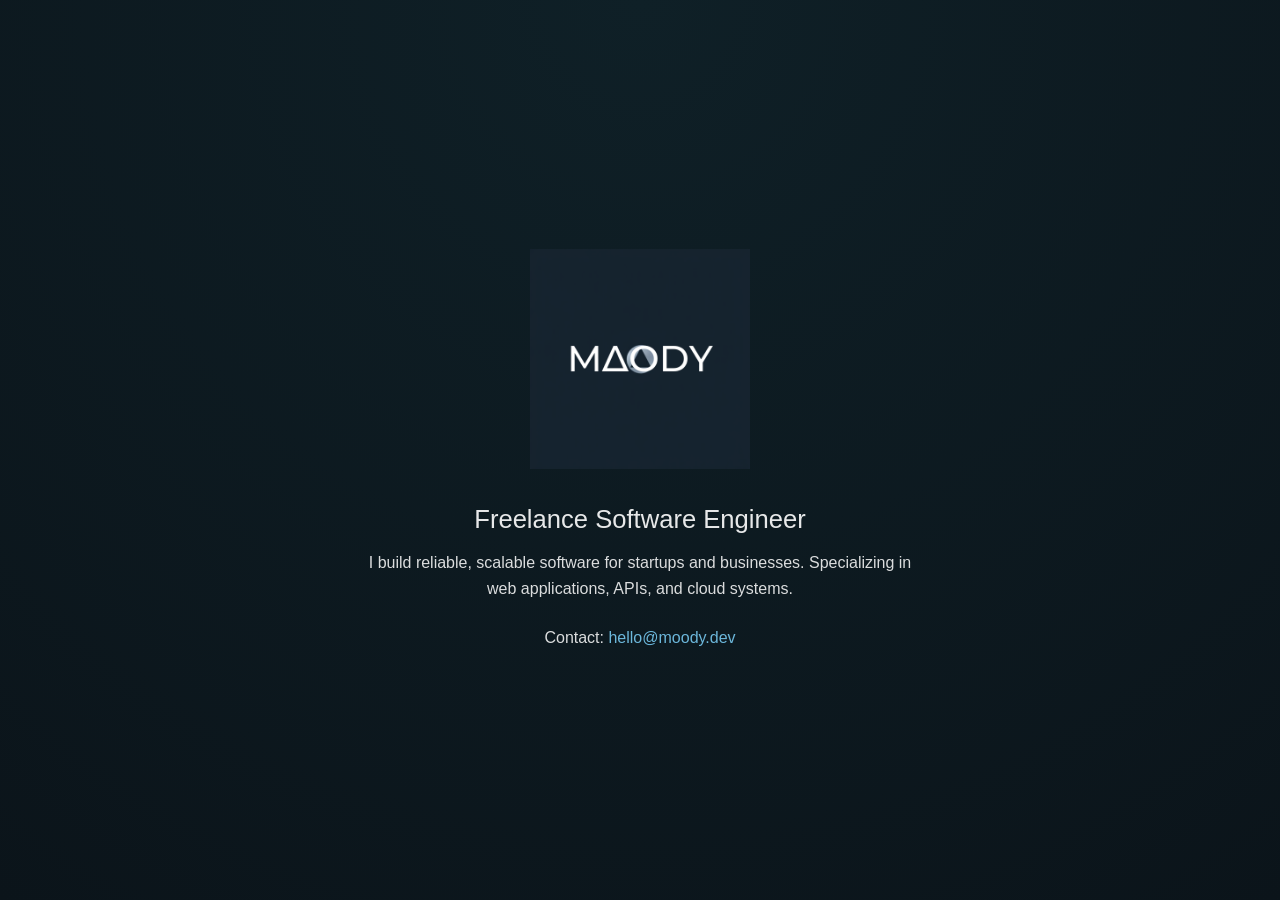
==== index.html @ be3552b7 "Update contact email address in index.html" ====
<!DOCTYPE html>
<html lang="en">
<head>
  <meta charset="UTF-8" />
  <meta name="viewport" content="width=device-width, initial-scale=1.0" />
  <title>MOODY — Freelance Software Engineer</title>
  <meta name="description" content="Hi im Daniel Moody a freelance software engineer providing custom web, backend, and API development(and more)." />
  <link rel="stylesheet" href="style.css" />
</head>
<body>
  <main class="container">
    <img src="logo.png" alt="MOODY logo" class="logo" />

    <h1>Freelance Software Engineer</h1>

    <p>
      I build reliable, scalable software for startups and businesses.
      Specializing in web applications, APIs, and cloud systems.
    </p>

    <p class="contact">
      Contact: <a href="mailto:danielmoody098@gmail.com">hello@moody.dev</a>
    </p>
  </main>
</body>
</html>
---- style.css ----
* {
  box-sizing: border-box;
  margin: 0;
  padding: 0;
}

body {
  min-height: 100vh;
  background: radial-gradient(circle at top, #0f2027, #0b141a);
  color: #ffffff;
  font-family: -apple-system, BlinkMacSystemFont, "Segoe UI", Inter, sans-serif;
  display: flex;
  align-items: center;
  justify-content: center;
}

.container {
  max-width: 640px;
  text-align: center;
  padding: 2rem;
}

.logo {
  width: 220px;
  margin-bottom: 2rem;
}

h1 {
  font-size: 1.6rem;
  font-weight: 500;
  margin-bottom: 1rem;
  opacity: 0.9;
}

p {
  font-size: 1rem;
  line-height: 1.6;
  opacity: 0.85;
}

.contact {
  margin-top: 1.5rem;
}

a {
  color: #7dd3fc;
  text-decoration: none;
}

a:hover {
  text-decoration: underline;
}
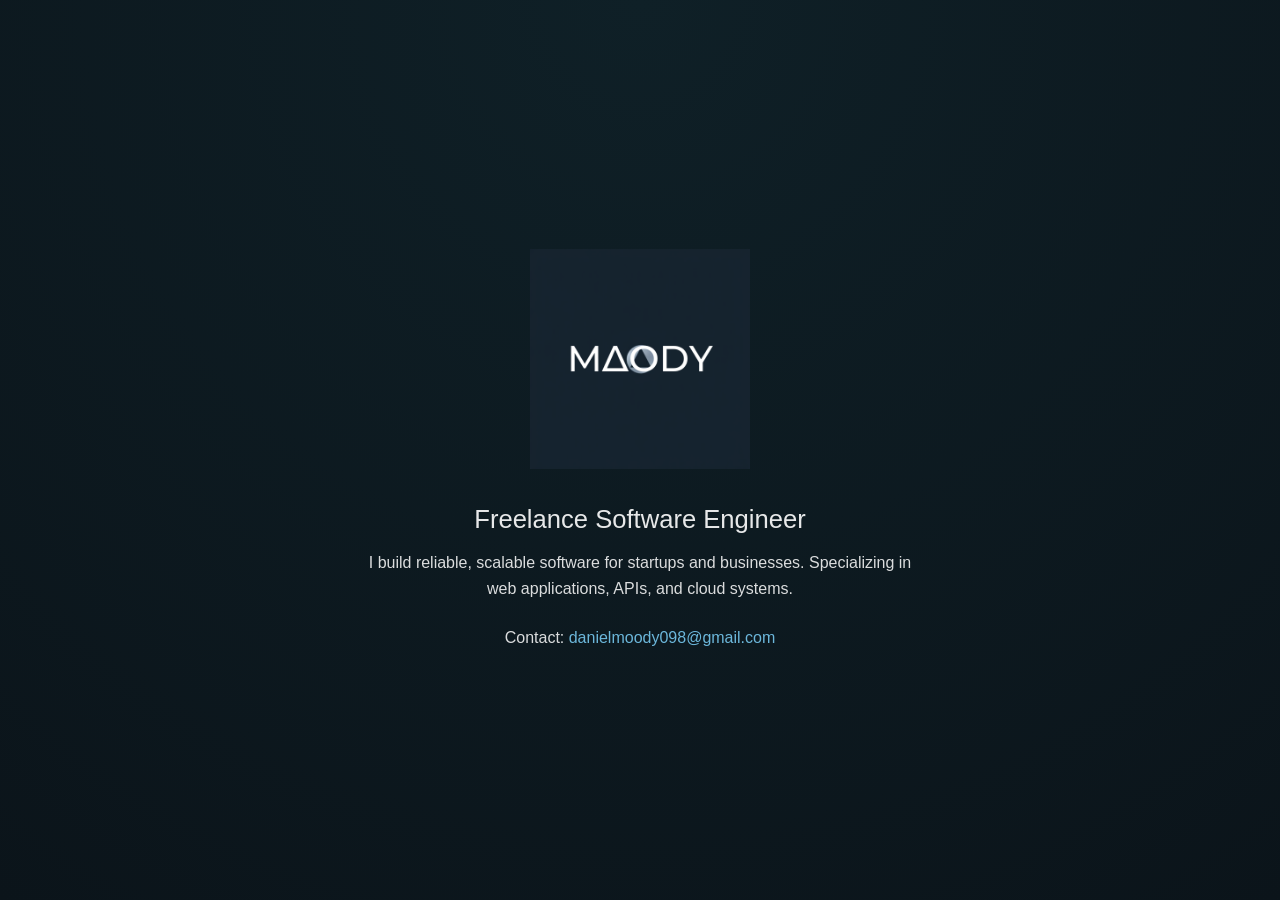
==== commit 40a29321: "Update contact email in index.html" ====
--- a/index.html
+++ b/index.html
@@ -19,7 +19,7 @@
     </p>
 
     <p class="contact">
-      Contact: <a href="mailto:danielmoody098@gmail.com">hello@moody.dev</a>
+      Contact: <a href="mailto:danielmoody098@gmail.com">danielmoody098@gmail.com</a>
     </p>
   </main>
 </body>
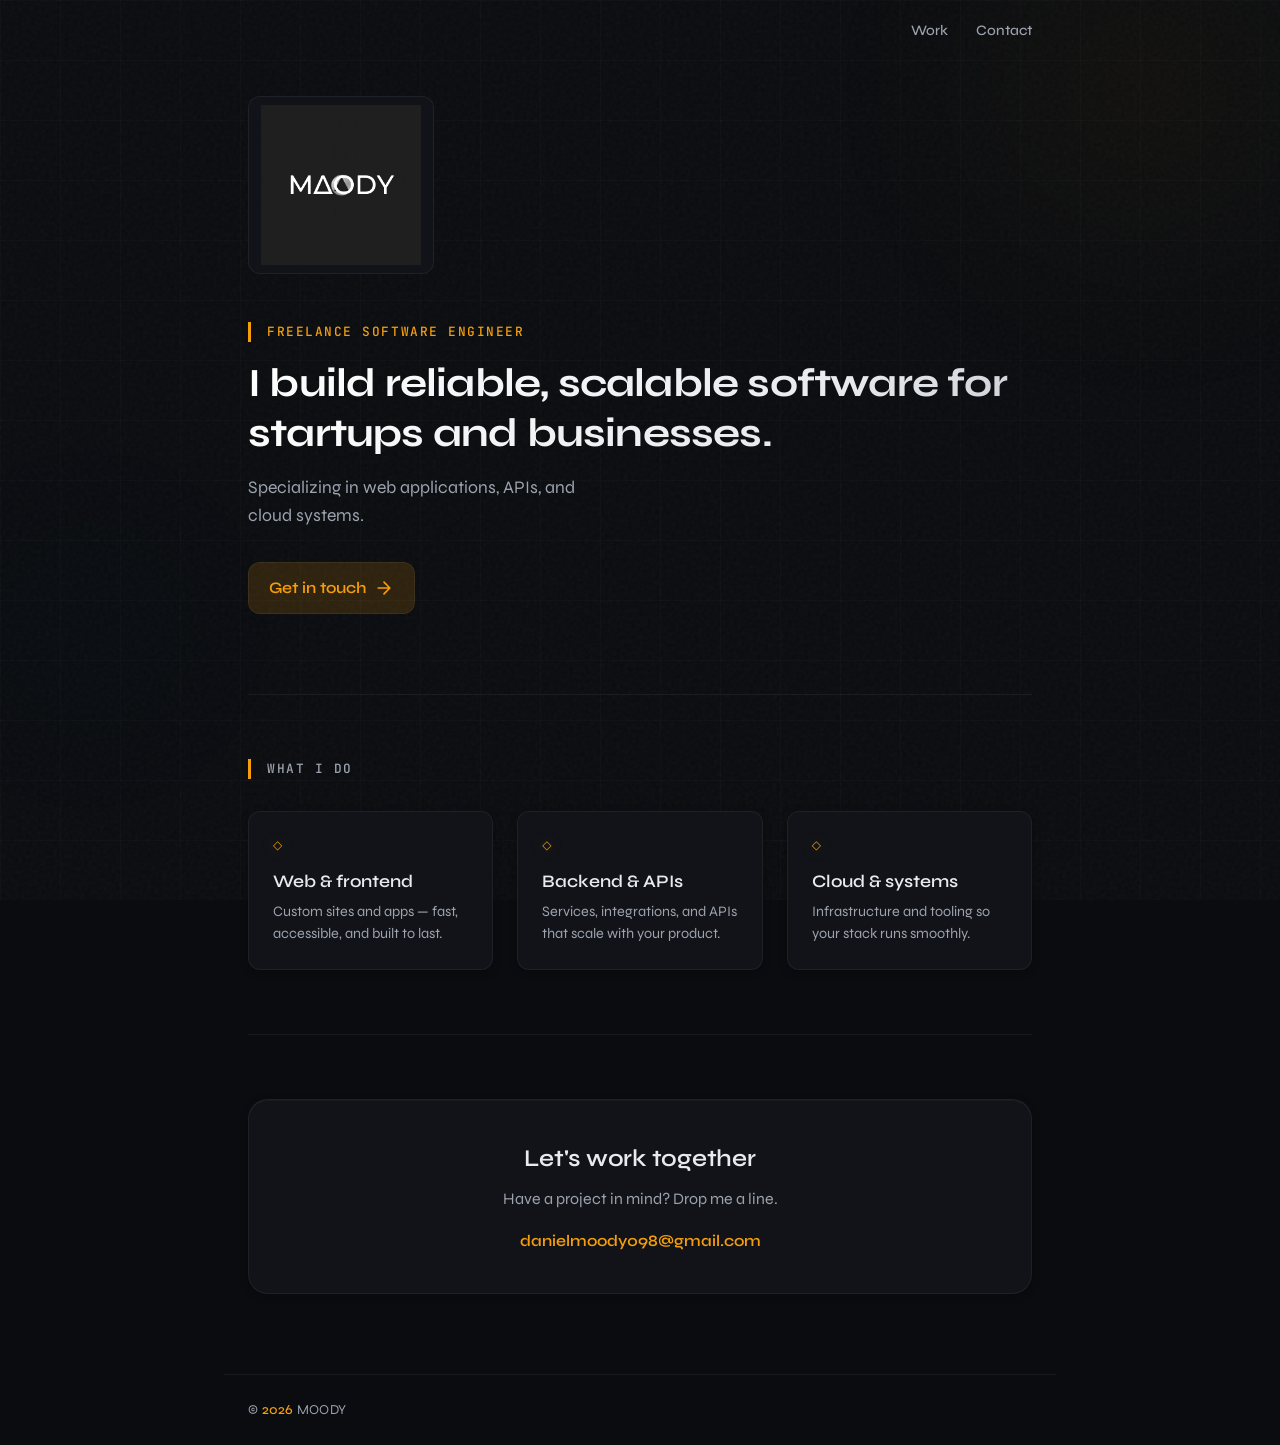
==== commit b1b1003a: "style improvement" ====
--- a/index.html
+++ b/index.html
@@ -4,23 +4,89 @@
   <meta charset="UTF-8" />
   <meta name="viewport" content="width=device-width, initial-scale=1.0" />
   <title>MOODY — Freelance Software Engineer</title>
-  <meta name="description" content="Hi im Daniel Moody a freelance software engineer providing custom web, backend, and API development(and more)." />
+  <meta name="description" content="Hi, I'm Daniel Moody — freelance software engineer. Custom web, backend, and API development (and more)." />
+  <link rel="preconnect" href="https://fonts.googleapis.com" />
+  <link rel="preconnect" href="https://fonts.gstatic.com" crossorigin />
+  <link href="https://fonts.googleapis.com/css2?family=Syne:wght@400;500;600;700&family=JetBrains+Mono:wght@400;500&display=swap" rel="stylesheet" />
   <link rel="stylesheet" href="style.css" />
 </head>
 <body>
-  <main class="container">
-    <img src="logo.png" alt="MOODY logo" class="logo" />
+  <div class="noise" aria-hidden="true"></div>
+  <div class="gradient-orb gradient-orb--1" aria-hidden="true"></div>
+  <div class="gradient-orb gradient-orb--2" aria-hidden="true"></div>
 
-    <h1>Freelance Software Engineer</h1>
+  <header class="header">
+    <nav class="nav">
+      <a href="#work">Work</a>
+      <a href="#contact">Contact</a>
+    </nav>
+  </header>
 
-    <p>
-      I build reliable, scalable software for startups and businesses.
-      Specializing in web applications, APIs, and cloud systems.
-    </p>
+  <main>
+    <section class="hero">
+      <a href="/" class="hero__logo-wrap" aria-label="MOODY home" data-animate>
+        <img src="logo.png" alt="MOODY" class="hero__logo" />
+      </a>
+      <p class="hero__label" data-animate>Freelance Software Engineer</p>
+      <h1 class="hero__title" data-animate>
+        I build reliable, scalable software for startups and businesses.
+      </h1>
+      <p class="hero__sub" data-animate>
+        Specializing in web applications, APIs, and cloud systems.
+      </p>
+      <a href="#contact" class="hero__cta" data-animate>
+        <span>Get in touch</span>
+        <svg width="20" height="20" viewBox="0 0 24 24" fill="none" stroke="currentColor" stroke-width="2" stroke-linecap="round" stroke-linejoin="round" aria-hidden="true">
+          <path d="M5 12h14M12 5l7 7-7 7" />
+        </svg>
+      </a>
+    </section>
 
-    <p class="contact">
-      Contact: <a href="mailto:danielmoody098@gmail.com">danielmoody098@gmail.com</a>
-    </p>
+    <section class="focus" id="work">
+      <h2 class="focus__title" data-animate>What I do</h2>
+      <ul class="focus__grid">
+        <li class="focus__card" data-animate>
+          <span class="focus__icon" aria-hidden="true">◇</span>
+          <h3>Web & frontend</h3>
+          <p>Custom sites and apps — fast, accessible, and built to last.</p>
+        </li>
+        <li class="focus__card" data-animate>
+          <span class="focus__icon" aria-hidden="true">◇</span>
+          <h3>Backend & APIs</h3>
+          <p>Services, integrations, and APIs that scale with your product.</p>
+        </li>
+        <li class="focus__card" data-animate>
+          <span class="focus__icon" aria-hidden="true">◇</span>
+          <h3>Cloud & systems</h3>
+          <p>Infrastructure and tooling so your stack runs smoothly.</p>
+        </li>
+      </ul>
+    </section>
+
+    <section class="contact-section" id="contact">
+      <div class="contact-section__inner" data-animate>
+        <h2 class="contact-section__title">Let's work together</h2>
+        <p class="contact-section__text">Have a project in mind? Drop me a line.</p>
+        <a href="mailto:danielmoody098@gmail.com" class="contact-section__link">
+          danielmoody098@gmail.com
+        </a>
+      </div>
+    </section>
   </main>
+
+  <footer class="footer">
+    <p class="footer__copy">© <span class="footer__year"></span> MOODY</p>
+  </footer>
+
+  <script>
+    document.querySelector('.footer__year').textContent = new Date().getFullYear();
+    const animTargets = document.querySelectorAll('[data-animate]');
+    const observer = new IntersectionObserver((entries) => {
+      entries.forEach((e) => {
+        if (e.isIntersecting) e.target.classList.add('is-visible');
+      });
+    }, { threshold: 0.1, rootMargin: '0px 0px -40px 0px' });
+    animTargets.forEach((el) => observer.observe(el));
+  </script>
 </body>
 </html>
--- a/style.css
+++ b/style.css
@@ -1,52 +1,455 @@
-* {
+:root {
+  --bg: #0a0c0f;
+  --bg-elevated: #111318;
+  --text: #e8eaed;
+  --text-muted: #9ca3af;
+  --accent: #f59e0b;
+  --accent-dim: rgba(245, 158, 11, 0.15);
+  --accent-glow: rgba(245, 158, 11, 0.4);
+  --border: rgba(255, 255, 255, 0.06);
+  --font-sans: "Syne", system-ui, sans-serif;
+  --font-mono: "JetBrains Mono", ui-monospace, monospace;
+  --space: 1.5rem;
+  --radius: 12px;
+  --radius-lg: 20px;
+  --max-width: 52rem;
+  --header-height: 4rem;
+  --shadow-sm: 0 2px 8px rgba(0, 0, 0, 0.3);
+  --shadow-glow: 0 0 30px var(--accent-glow);
+}
+
+*,
+*::before,
+*::after {
   box-sizing: border-box;
   margin: 0;
   padding: 0;
 }
 
+html {
+  scroll-behavior: smooth;
+}
+
 body {
   min-height: 100vh;
-  background: radial-gradient(circle at top, #0f2027, #0b141a);
-  color: #ffffff;
-  font-family: -apple-system, BlinkMacSystemFont, "Segoe UI", Inter, sans-serif;
+  background: var(--bg);
+  color: var(--text);
+  font-family: var(--font-sans);
+  font-size: 1rem;
+  line-height: 1.6;
+  -webkit-font-smoothing: antialiased;
+  overflow-x: hidden;
+}
+
+.noise {
+  position: fixed;
+  inset: 0;
+  background-image: url("data:image/svg+xml,%3Csvg viewBox='0 0 256 256' xmlns='http://www.w3.org/2000/svg'%3E%3Cfilter id='n'%3E%3CfeTurbulence type='fractalNoise' baseFrequency='0.9' numOctaves='4' stitchTiles='stitch'/%3E%3C/filter%3E%3Crect width='100%25' height='100%25' filter='url(%23n)' opacity='0.04'/%3E%3C/svg%3E");
+  pointer-events: none;
+  z-index: 0;
+}
+
+.gradient-orb {
+  position: fixed;
+  border-radius: 50%;
+  filter: blur(100px);
+  opacity: 0.35;
+  pointer-events: none;
+  z-index: 0;
+}
+
+.gradient-orb--1 {
+  width: 60vmin;
+  height: 60vmin;
+  background: radial-gradient(circle, var(--accent-dim) 0%, transparent 70%);
+  top: -20vmin;
+  right: -15vmin;
+}
+
+.gradient-orb--2 {
+  width: 40vmin;
+  height: 40vmin;
+  background: radial-gradient(circle, rgba(59, 130, 246, 0.08) 0%, transparent 70%);
+  bottom: 10vmin;
+  left: -10vmin;
+}
+
+body::before {
+  content: "";
+  position: fixed;
+  inset: 0;
+  z-index: 0;
+  background-image:
+    linear-gradient(rgba(255, 255, 255, 0.02) 1px, transparent 1px),
+    linear-gradient(90deg, rgba(255, 255, 255, 0.02) 1px, transparent 1px);
+  background-size: 60px 60px;
+  pointer-events: none;
+}
+
+.header,
+main,
+.footer {
+  position: relative;
+  z-index: 1;
+  max-width: var(--max-width);
+  margin-left: auto;
+  margin-right: auto;
+  padding-left: var(--space);
+  padding-right: var(--space);
+}
+
+
+.header {
   display: flex;
   align-items: center;
-  justify-content: center;
-}
-
-.container {
-  max-width: 640px;
+  justify-content: flex-end;
+  height: var(--header-height);
+  padding-top: var(--space);
+  padding-bottom: var(--space);
+}
+
+.nav {
+  display: flex;
+  gap: 1.75rem;
+}
+
+.nav a {
+  font-size: 0.9rem;
+  font-weight: 500;
+  color: var(--text-muted);
+  text-decoration: none;
+  position: relative;
+  padding-bottom: 0.2rem;
+  transition: color 0.25s ease;
+}
+
+.nav a::after {
+  content: "";
+  position: absolute;
+  left: 0;
+  bottom: 0;
+  width: 0;
+  height: 2px;
+  background: var(--accent);
+  transition: width 0.25s ease;
+}
+
+.nav a:hover {
+  color: var(--accent);
+}
+
+.nav a:hover::after {
+  width: 100%;
+}
+
+
+.hero {
+  padding-top: 2rem;
+  padding-bottom: 5rem;
+}
+
+.hero__logo-wrap {
+  display: inline-block;
+  margin-bottom: 2.5rem;
+  padding: 0.5rem 0.75rem;
+  background: var(--bg-elevated);
+  border: 1px solid var(--border);
+  border-radius: var(--radius);
+  opacity: 0;
+  transform: translateY(12px);
+  transition: opacity 0.6s ease, transform 0.6s ease, border-color 0.2s ease, background 0.2s ease;
+}
+
+.hero__logo-wrap.is-visible {
+  opacity: 1;
+  transform: translateY(0);
+}
+
+.hero__logo-wrap:hover {
+  border-color: rgba(255, 255, 255, 0.12);
+  background: rgba(17, 19, 24, 0.95);
+  box-shadow: var(--shadow-sm);
+}
+
+.hero__logo {
+  width: 160px;
+  height: auto;
+  display: block;
+  filter: grayscale(1) brightness(1.08) contrast(1.05);
+}
+
+.hero__label {
+  font-family: var(--font-mono);
+  font-size: 0.8rem;
+  font-weight: 500;
+  letter-spacing: 0.12em;
+  text-transform: uppercase;
+  color: var(--accent);
+  margin-bottom: 1rem;
+  padding-left: 1rem;
+  border-left: 3px solid var(--accent);
+  opacity: 0;
+  transform: translateY(12px);
+  transition: opacity 0.6s ease, transform 0.6s ease;
+}
+
+.hero__label.is-visible {
+  opacity: 1;
+  transform: translateY(0);
+}
+
+.hero__title {
+  font-size: clamp(1.75rem, 4vw, 2.5rem);
+  font-weight: 700;
+  line-height: 1.25;
+  letter-spacing: -0.02em;
+  max-width: 28ch;
+  margin-bottom: 1rem;
+  opacity: 0;
+  transform: translateY(12px);
+  transition: opacity 0.6s ease 0.08s, transform 0.6s ease 0.08s;
+  background: linear-gradient(135deg, #fff 0%, #e8eaed 70%, #c4c9d1 100%);
+  -webkit-background-clip: text;
+  background-clip: text;
+  -webkit-text-fill-color: transparent;
+  color: var(--text);
+}
+
+.hero__title.is-visible {
+  opacity: 1;
+  transform: translateY(0);
+}
+
+.hero__sub {
+  font-size: 1.1rem;
+  color: var(--text-muted);
+  max-width: 36ch;
+  margin-bottom: 2rem;
+  opacity: 0;
+  transform: translateY(12px);
+  transition: opacity 0.6s ease 0.16s, transform 0.6s ease 0.16s;
+}
+
+.hero__sub.is-visible {
+  opacity: 1;
+  transform: translateY(0);
+}
+
+.hero__cta {
+  display: inline-flex;
+  align-items: center;
+  gap: 0.5rem;
+  font-weight: 600;
+  color: var(--accent);
+  text-decoration: none;
+  padding: 0.75rem 1.25rem;
+  border: 1px solid var(--border);
+  border-radius: var(--radius);
+  background: var(--accent-dim);
+  opacity: 0;
+  transform: translateY(12px);
+  transition: opacity 0.6s ease 0.24s, transform 0.6s ease 0.24s, background 0.2s ease, border-color 0.2s ease;
+}
+
+.hero__cta.is-visible {
+  opacity: 1;
+  transform: translateY(0);
+}
+
+.hero__cta:hover {
+  background: rgba(245, 158, 11, 0.28);
+  border-color: rgba(245, 158, 11, 0.45);
+  box-shadow: 0 0 24px var(--accent-glow);
+  transform: translateY(-1px);
+}
+
+.hero__cta.is-visible:hover {
+  transform: translateY(-1px);
+}
+
+.hero__cta svg {
+  flex-shrink: 0;
+  transition: transform 0.2s ease;
+}
+
+.hero__cta:hover svg {
+  transform: translateX(4px);
+}
+
+
+.focus {
+  padding-top: 4rem;
+  padding-bottom: 4rem;
+  border-top: 1px solid var(--border);
+}
+
+.focus__title {
+  font-family: var(--font-mono);
+  font-size: 0.8rem;
+  font-weight: 500;
+  letter-spacing: 0.12em;
+  text-transform: uppercase;
+  color: var(--text-muted);
+  margin-bottom: 2rem;
+  padding-left: 1rem;
+  border-left: 3px solid var(--accent);
+  opacity: 0;
+  transform: translateY(10px);
+  transition: opacity 0.5s ease, transform 0.5s ease;
+}
+
+.focus__title.is-visible {
+  opacity: 1;
+  transform: translateY(0);
+}
+
+.focus__grid {
+  list-style: none;
+  display: grid;
+  gap: var(--space);
+  grid-template-columns: repeat(auto-fit, minmax(240px, 1fr));
+}
+
+.focus__card {
+  padding: 1.5rem;
+  background: var(--bg-elevated);
+  border: 1px solid var(--border);
+  border-radius: var(--radius);
+  opacity: 0;
+  transform: translateY(10px);
+  transition: opacity 0.5s ease, transform 0.5s ease, border-color 0.25s ease, background 0.25s ease, box-shadow 0.25s ease;
+  box-shadow: var(--shadow-sm);
+}
+
+.focus__card:nth-child(1) { transition-delay: 0.05s; }
+.focus__card:nth-child(2) { transition-delay: 0.1s; }
+.focus__card:nth-child(3) { transition-delay: 0.15s; }
+
+.focus__card.is-visible {
+  opacity: 1;
+  transform: translateY(0);
+}
+
+.focus__card:hover {
+  border-color: rgba(255, 255, 255, 0.12);
+  background: rgba(17, 19, 24, 0.95);
+  transform: translateY(-4px);
+  box-shadow: 0 12px 32px rgba(0, 0, 0, 0.4), 0 0 0 1px rgba(255, 255, 255, 0.04);
+}
+
+.focus__card.is-visible:hover {
+  transform: translateY(-4px);
+}
+
+.focus__icon {
+  display: block;
+  font-size: 0.75rem;
+  color: var(--accent);
+  margin-bottom: 0.75rem;
+  filter: drop-shadow(0 0 8px var(--accent-glow));
+}
+
+.focus__card h3 {
+  font-size: 1.1rem;
+  font-weight: 600;
+  margin-bottom: 0.35rem;
+}
+
+.focus__card p {
+  font-size: 0.9rem;
+  color: var(--text-muted);
+  line-height: 1.5;
+}
+
+.contact-section {
+  padding-top: 4rem;
+  padding-bottom: 5rem;
+  border-top: 1px solid var(--border);
+}
+
+.contact-section__inner {
   text-align: center;
-  padding: 2rem;
-}
-
-.logo {
-  width: 220px;
-  margin-bottom: 2rem;
-}
-
-h1 {
-  font-size: 1.6rem;
+  padding: 2.5rem;
+  background: var(--bg-elevated);
+  border: 1px solid var(--border);
+  border-radius: var(--radius-lg);
+  opacity: 0;
+  transform: translateY(10px);
+  transition: opacity 0.5s ease, transform 0.5s ease, border-color 0.25s ease, box-shadow 0.25s ease;
+  box-shadow: var(--shadow-sm), inset 0 1px 0 rgba(255, 255, 255, 0.03);
+}
+
+.contact-section__inner.is-visible {
+  opacity: 1;
+  transform: translateY(0);
+}
+
+.contact-section__inner:hover {
+  border-color: rgba(245, 158, 11, 0.2);
+  box-shadow: var(--shadow-sm), 0 0 40px var(--accent-glow);
+}
+
+.contact-section__title {
+  font-size: 1.5rem;
+  font-weight: 600;
+  margin-bottom: 0.5rem;
+  letter-spacing: -0.01em;
+}
+
+.contact-section__text {
+  color: var(--text-muted);
+  margin-bottom: 1rem;
+}
+
+.contact-section__link {
+  font-weight: 600;
+  color: var(--accent);
+  text-decoration: none;
+  border-bottom: 2px solid transparent;
+  padding-bottom: 2px;
+  transition: border-color 0.2s ease, color 0.2s ease, text-shadow 0.2s ease;
+}
+
+.contact-section__link:hover {
+  border-bottom-color: var(--accent);
+  text-shadow: 0 0 20px var(--accent-glow);
+}
+
+
+.footer {
+  padding-top: var(--space);
+  padding-bottom: var(--space);
+  border-top: 1px solid var(--border);
+}
+
+.footer__copy {
+  font-size: 0.85rem;
+  color: var(--text-muted);
+  letter-spacing: 0.02em;
+}
+
+.footer__copy .footer__year {
+  color: var(--accent);
   font-weight: 500;
-  margin-bottom: 1rem;
-  opacity: 0.9;
-}
-
-p {
-  font-size: 1rem;
-  line-height: 1.6;
-  opacity: 0.85;
-}
-
-.contact {
-  margin-top: 1.5rem;
-}
-
-a {
-  color: #7dd3fc;
-  text-decoration: none;
-}
-
-a:hover {
-  text-decoration: underline;
-}
+}
+
+
+@media (max-width: 640px) {
+  .hero {
+    padding-top: 3rem;
+    padding-bottom: 4rem;
+  }
+
+  .hero__cta {
+    width: 100%;
+    justify-content: center;
+  }
+
+  .focus__grid {
+    grid-template-columns: 1fr;
+  }
+
+  .contact-section__inner {
+    padding: 1.5rem;
+  }
+}
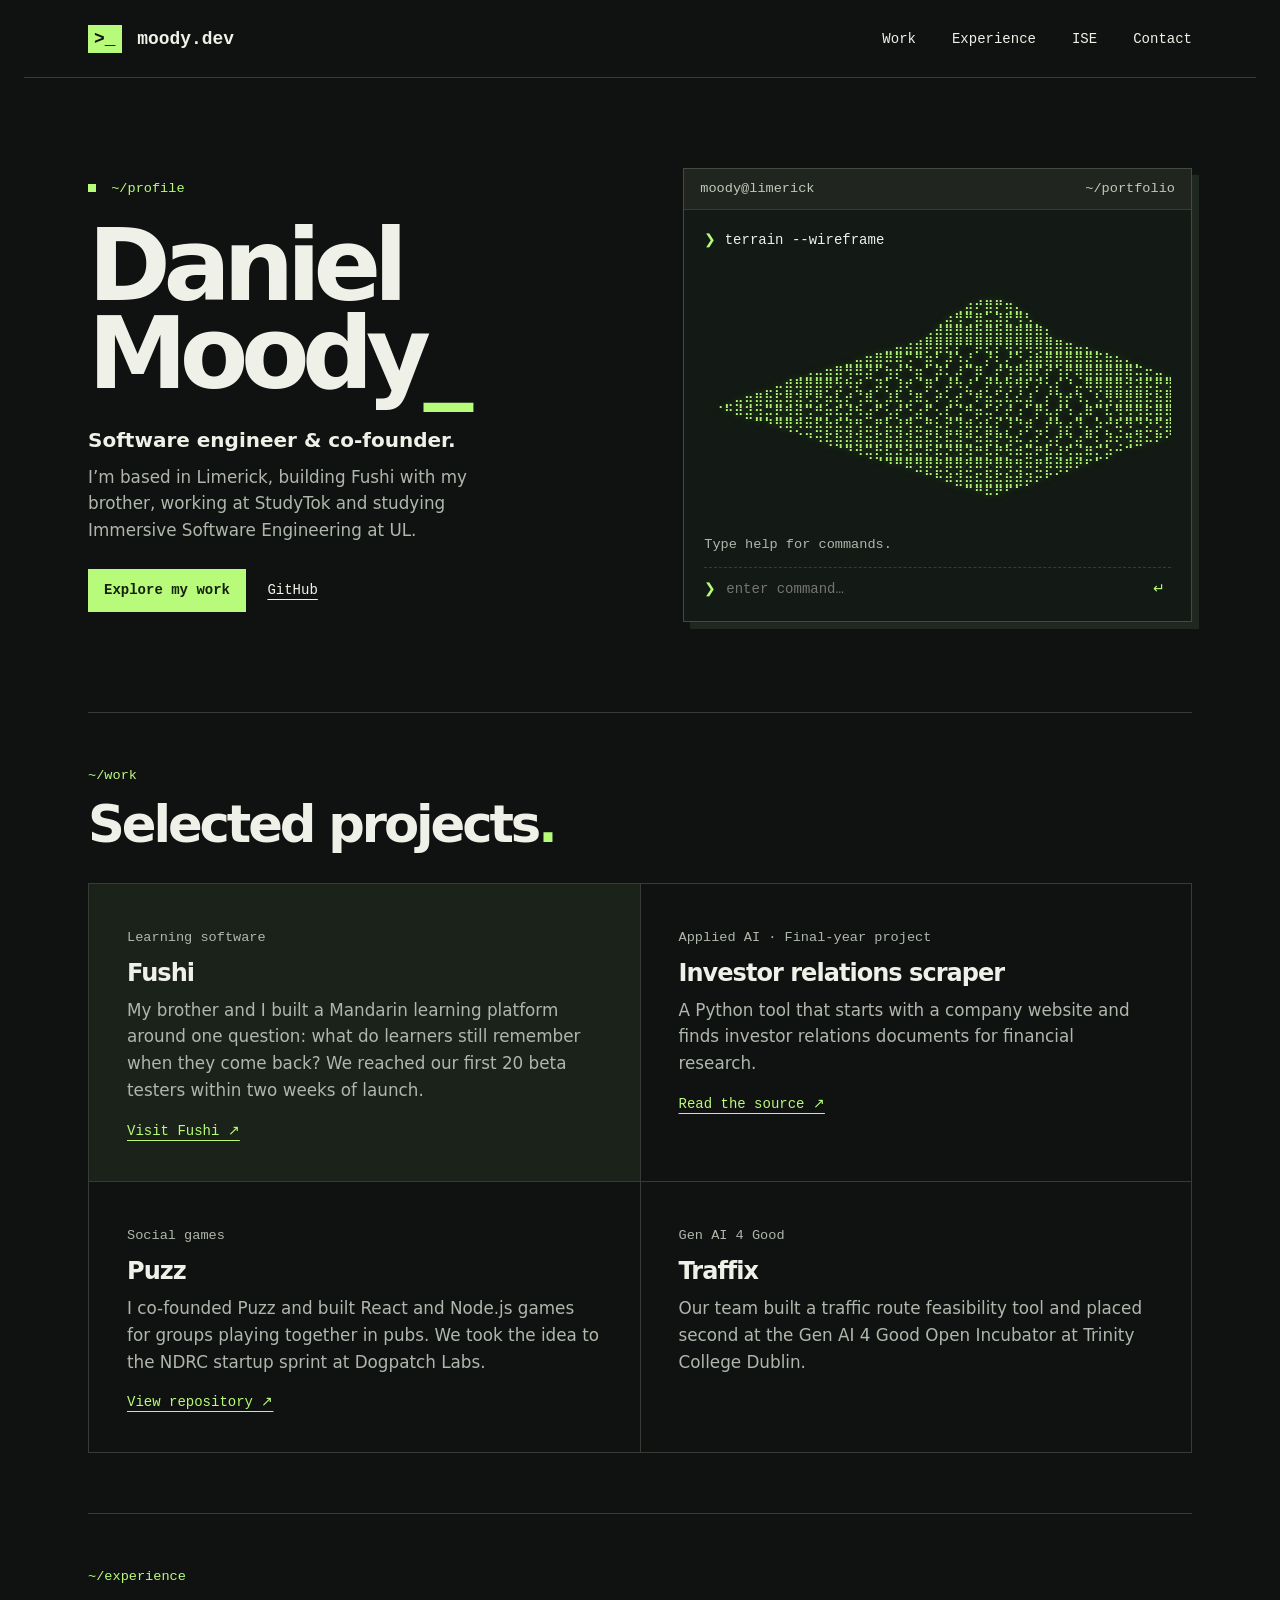
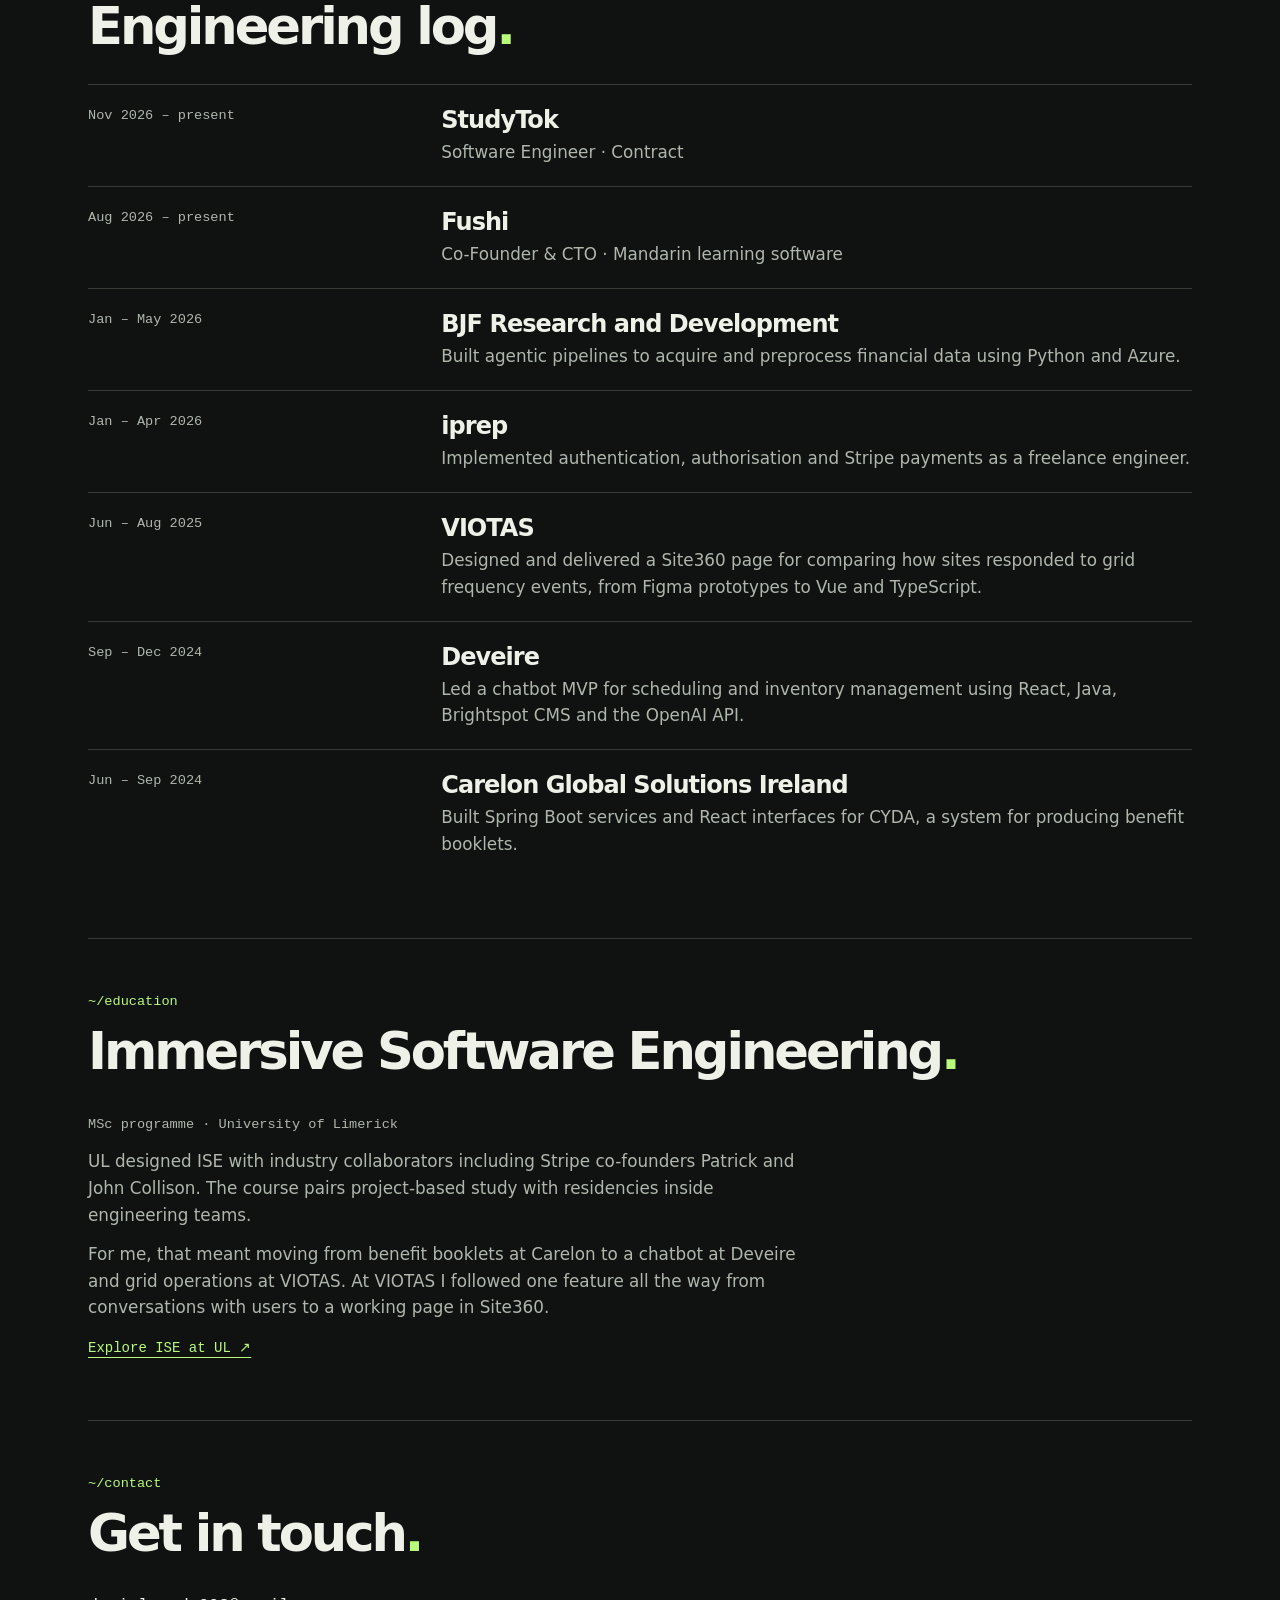
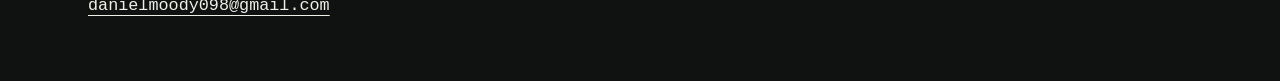
==== commit 7adbd564: "updated personal site with my actual details" ====
--- a/index.html
+++ b/index.html
@@ -1,92 +1,31 @@
-<!DOCTYPE html>
+<!doctype html>
 <html lang="en">
 <head>
-  <meta charset="UTF-8" />
-  <meta name="viewport" content="width=device-width, initial-scale=1.0" />
-  <title>MOODY — Freelance Software Engineer</title>
-  <meta name="description" content="Hi, I'm Daniel Moody — freelance software engineer. Custom web, backend, and API development (and more)." />
-  <link rel="preconnect" href="https://fonts.googleapis.com" />
-  <link rel="preconnect" href="https://fonts.gstatic.com" crossorigin />
-  <link href="https://fonts.googleapis.com/css2?family=Syne:wght@400;500;600;700&family=JetBrains+Mono:wght@400;500&display=swap" rel="stylesheet" />
-  <link rel="stylesheet" href="style.css" />
+<meta charset="utf-8"><meta name="viewport" content="width=device-width, initial-scale=1">
+<title>Daniel Moody — Software Engineer</title>
+<meta name="description" content="Daniel Moody’s engineering portfolio. Mandarin learning at Fushi, financial document research and software engineering residencies in Ireland.">
+<link rel="icon" href="logo.png"><link rel="stylesheet" href="style.css"><script defer src="terminal.js"></script>
 </head>
-<body>
-  <div class="noise" aria-hidden="true"></div>
-  <div class="gradient-orb gradient-orb--1" aria-hidden="true"></div>
-  <div class="gradient-orb gradient-orb--2" aria-hidden="true"></div>
-
-  <header class="header">
-    <nav class="nav">
-      <a href="#work">Work</a>
-      <a href="#contact">Contact</a>
-    </nav>
-  </header>
-
-  <main>
-    <section class="hero">
-      <a href="/" class="hero__logo-wrap" aria-label="MOODY home" data-animate>
-        <img src="logo.png" alt="MOODY" class="hero__logo" />
-      </a>
-      <p class="hero__label" data-animate>Freelance Software Engineer</p>
-      <h1 class="hero__title" data-animate>
-        I build reliable, scalable software for startups and businesses.
-      </h1>
-      <p class="hero__sub" data-animate>
-        Specializing in web applications, APIs, and cloud systems.
-      </p>
-      <a href="#contact" class="hero__cta" data-animate>
-        <span>Get in touch</span>
-        <svg width="20" height="20" viewBox="0 0 24 24" fill="none" stroke="currentColor" stroke-width="2" stroke-linecap="round" stroke-linejoin="round" aria-hidden="true">
-          <path d="M5 12h14M12 5l7 7-7 7" />
-        </svg>
-      </a>
-    </section>
-
-    <section class="focus" id="work">
-      <h2 class="focus__title" data-animate>What I do</h2>
-      <ul class="focus__grid">
-        <li class="focus__card" data-animate>
-          <span class="focus__icon" aria-hidden="true">◇</span>
-          <h3>Web & frontend</h3>
-          <p>Custom sites and apps — fast, accessible, and built to last.</p>
-        </li>
-        <li class="focus__card" data-animate>
-          <span class="focus__icon" aria-hidden="true">◇</span>
-          <h3>Backend & APIs</h3>
-          <p>Services, integrations, and APIs that scale with your product.</p>
-        </li>
-        <li class="focus__card" data-animate>
-          <span class="focus__icon" aria-hidden="true">◇</span>
-          <h3>Cloud & systems</h3>
-          <p>Infrastructure and tooling so your stack runs smoothly.</p>
-        </li>
-      </ul>
-    </section>
-
-    <section class="contact-section" id="contact">
-      <div class="contact-section__inner" data-animate>
-        <h2 class="contact-section__title">Let's work together</h2>
-        <p class="contact-section__text">Have a project in mind? Drop me a line.</p>
-        <a href="mailto:danielmoody098@gmail.com" class="contact-section__link">
-          danielmoody098@gmail.com
-        </a>
-      </div>
-    </section>
-  </main>
-
-  <footer class="footer">
-    <p class="footer__copy">© <span class="footer__year"></span> MOODY</p>
-  </footer>
-
-  <script>
-    document.querySelector('.footer__year').textContent = new Date().getFullYear();
-    const animTargets = document.querySelectorAll('[data-animate]');
-    const observer = new IntersectionObserver((entries) => {
-      entries.forEach((e) => {
-        if (e.isIntersecting) e.target.classList.add('is-visible');
-      });
-    }, { threshold: 0.1, rootMargin: '0px 0px -40px 0px' });
-    animTargets.forEach((el) => observer.observe(el));
-  </script>
-</body>
-</html>
+<body id="top">
+<header><a class="brand" href="#top"><b aria-hidden="true">&gt;_</b> moody.dev</a><nav aria-label="Main navigation"><a href="#work">Work</a><a href="#experience">Experience</a><a href="#ise">ISE</a><a href="#contact">Contact</a></nav></header>
+<main>
+<section class="hero"><div><div class="path"><i></i> ~/profile</div><h1>Daniel<br>Moody<span>_</span></h1><p class="role">Software engineer &amp; co-founder.</p><p>I’m based in Limerick, building Fushi with my brother, working at StudyTok and studying Immersive Software Engineering at UL.</p><a class="button" href="#work">Explore my work</a> <a class="plain" href="https://github.com/MrMoody098">GitHub</a></div>
+<div class="terminal"><div class="bar"><span>moody@limerick</span><span>~/portfolio</span></div><div class="screen"><div><em>❯</em> terrain --wireframe</div><pre id="terrain" aria-hidden="true">TERRAIN</pre><div class="hint">Type help for commands.</div><output id="response" aria-live="polite"></output><form><label for="cmd">❯</label><input id="cmd" aria-label="Portfolio command" autocomplete="off" autocapitalize="off" spellcheck="false" placeholder="enter command…"><button aria-label="Run command">↵</button></form></div></div>
+</section>
+<section id="work"><div class="path">~/work</div><h2>Selected projects<span>.</span></h2><div class="projects">
+<article class="feature"><small>Learning software</small><h3>Fushi</h3><p>My brother and I built a Mandarin learning platform around one question: what do learners still remember when they come back? We reached our first 20 beta testers within two weeks of launch.</p><a href="https://fushi.ie">Visit Fushi ↗</a></article>
+<article><small>Applied AI · Final-year project</small><h3>Investor relations scraper</h3><p>A Python tool that starts with a company website and finds investor relations documents for financial research.</p><a href="https://github.com/MrMoody098/FYP_LLM_IR_DOCUMENT_SCRAPER">Read the source ↗</a></article>
+<article><small>Social games</small><h3>Puzz</h3><p>I co-founded Puzz and built React and Node.js games for groups playing together in pubs. We took the idea to the NDRC startup sprint at Dogpatch Labs.</p><a href="https://github.com/MrMoody098/Puzzz">View repository ↗</a></article>
+<article><small>Gen AI 4 Good</small><h3>Traffix</h3><p>Our team built a traffic route feasibility tool and placed second at the Gen AI 4 Good Open Incubator at Trinity College Dublin.</p></article></div></section>
+<section id="experience"><div class="path">~/experience</div><h2>Engineering log<span>.</span></h2>
+<dl>
+<dt>Nov 2026 – present</dt><dd><h3>StudyTok</h3>Software Engineer · Contract</dd>
+<dt>Aug 2026 – present</dt><dd><h3>Fushi</h3>Co-Founder &amp; CTO · Mandarin learning software</dd>
+<dt>Jan – May 2026</dt><dd><h3>BJF Research and Development</h3>Built agentic pipelines to acquire and preprocess financial data using Python and Azure.</dd>
+<dt>Jan – Apr 2026</dt><dd><h3>iprep</h3>Implemented authentication, authorisation and Stripe payments as a freelance engineer.</dd>
+<dt>Jun – Aug 2025</dt><dd><h3>VIOTAS</h3>Designed and delivered a Site360 page for comparing how sites responded to grid frequency events, from Figma prototypes to Vue and TypeScript.</dd>
+<dt>Sep – Dec 2024</dt><dd><h3>Deveire</h3>Led a chatbot MVP for scheduling and inventory management using React, Java, Brightspot CMS and the OpenAI API.</dd>
+<dt>Jun – Sep 2024</dt><dd><h3>Carelon Global Solutions Ireland</h3>Built Spring Boot services and React interfaces for CYDA, a system for producing benefit booklets.</dd></dl></section>
+<section id="ise"><div class="path">~/education</div><h2>Immersive Software Engineering<span>.</span></h2><div class="reading"><small>MSc programme · University of Limerick</small><p>UL designed ISE with industry collaborators including Stripe co-founders Patrick and John Collison. The course pairs project-based study with residencies inside engineering teams.</p><p>For me, that meant moving from benefit booklets at Carelon to a chatbot at Deveire and grid operations at VIOTAS. At VIOTAS I followed one feature all the way from conversations with users to a working page in Site360.</p><a href="https://www.ul.ie/study/undergraduate/immersive-software-engineering-bsc-or-msc">Explore ISE at UL ↗</a></div></section>
+<footer id="contact"><div class="path">~/contact</div><h2>Get in touch<span>.</span></h2><a href="mailto:danielmoody098@gmail.com">danielmoody098@gmail.com</a></footer>
+</main></body></html>
--- a/style.css
+++ b/style.css
@@ -1,455 +1,2 @@
-:root {
-  --bg: #0a0c0f;
-  --bg-elevated: #111318;
-  --text: #e8eaed;
-  --text-muted: #9ca3af;
-  --accent: #f59e0b;
-  --accent-dim: rgba(245, 158, 11, 0.15);
-  --accent-glow: rgba(245, 158, 11, 0.4);
-  --border: rgba(255, 255, 255, 0.06);
-  --font-sans: "Syne", system-ui, sans-serif;
-  --font-mono: "JetBrains Mono", ui-monospace, monospace;
-  --space: 1.5rem;
-  --radius: 12px;
-  --radius-lg: 20px;
-  --max-width: 52rem;
-  --header-height: 4rem;
-  --shadow-sm: 0 2px 8px rgba(0, 0, 0, 0.3);
-  --shadow-glow: 0 0 30px var(--accent-glow);
-}
-
-*,
-*::before,
-*::after {
-  box-sizing: border-box;
-  margin: 0;
-  padding: 0;
-}
-
-html {
-  scroll-behavior: smooth;
-}
-
-body {
-  min-height: 100vh;
-  background: var(--bg);
-  color: var(--text);
-  font-family: var(--font-sans);
-  font-size: 1rem;
-  line-height: 1.6;
-  -webkit-font-smoothing: antialiased;
-  overflow-x: hidden;
-}
-
-.noise {
-  position: fixed;
-  inset: 0;
-  background-image: url("data:image/svg+xml,%3Csvg viewBox='0 0 256 256' xmlns='http://www.w3.org/2000/svg'%3E%3Cfilter id='n'%3E%3CfeTurbulence type='fractalNoise' baseFrequency='0.9' numOctaves='4' stitchTiles='stitch'/%3E%3C/filter%3E%3Crect width='100%25' height='100%25' filter='url(%23n)' opacity='0.04'/%3E%3C/svg%3E");
-  pointer-events: none;
-  z-index: 0;
-}
-
-.gradient-orb {
-  position: fixed;
-  border-radius: 50%;
-  filter: blur(100px);
-  opacity: 0.35;
-  pointer-events: none;
-  z-index: 0;
-}
-
-.gradient-orb--1 {
-  width: 60vmin;
-  height: 60vmin;
-  background: radial-gradient(circle, var(--accent-dim) 0%, transparent 70%);
-  top: -20vmin;
-  right: -15vmin;
-}
-
-.gradient-orb--2 {
-  width: 40vmin;
-  height: 40vmin;
-  background: radial-gradient(circle, rgba(59, 130, 246, 0.08) 0%, transparent 70%);
-  bottom: 10vmin;
-  left: -10vmin;
-}
-
-body::before {
-  content: "";
-  position: fixed;
-  inset: 0;
-  z-index: 0;
-  background-image:
-    linear-gradient(rgba(255, 255, 255, 0.02) 1px, transparent 1px),
-    linear-gradient(90deg, rgba(255, 255, 255, 0.02) 1px, transparent 1px);
-  background-size: 60px 60px;
-  pointer-events: none;
-}
-
-.header,
-main,
-.footer {
-  position: relative;
-  z-index: 1;
-  max-width: var(--max-width);
-  margin-left: auto;
-  margin-right: auto;
-  padding-left: var(--space);
-  padding-right: var(--space);
-}
-
-
-.header {
-  display: flex;
-  align-items: center;
-  justify-content: flex-end;
-  height: var(--header-height);
-  padding-top: var(--space);
-  padding-bottom: var(--space);
-}
-
-.nav {
-  display: flex;
-  gap: 1.75rem;
-}
-
-.nav a {
-  font-size: 0.9rem;
-  font-weight: 500;
-  color: var(--text-muted);
-  text-decoration: none;
-  position: relative;
-  padding-bottom: 0.2rem;
-  transition: color 0.25s ease;
-}
-
-.nav a::after {
-  content: "";
-  position: absolute;
-  left: 0;
-  bottom: 0;
-  width: 0;
-  height: 2px;
-  background: var(--accent);
-  transition: width 0.25s ease;
-}
-
-.nav a:hover {
-  color: var(--accent);
-}
-
-.nav a:hover::after {
-  width: 100%;
-}
-
-
-.hero {
-  padding-top: 2rem;
-  padding-bottom: 5rem;
-}
-
-.hero__logo-wrap {
-  display: inline-block;
-  margin-bottom: 2.5rem;
-  padding: 0.5rem 0.75rem;
-  background: var(--bg-elevated);
-  border: 1px solid var(--border);
-  border-radius: var(--radius);
-  opacity: 0;
-  transform: translateY(12px);
-  transition: opacity 0.6s ease, transform 0.6s ease, border-color 0.2s ease, background 0.2s ease;
-}
-
-.hero__logo-wrap.is-visible {
-  opacity: 1;
-  transform: translateY(0);
-}
-
-.hero__logo-wrap:hover {
-  border-color: rgba(255, 255, 255, 0.12);
-  background: rgba(17, 19, 24, 0.95);
-  box-shadow: var(--shadow-sm);
-}
-
-.hero__logo {
-  width: 160px;
-  height: auto;
-  display: block;
-  filter: grayscale(1) brightness(1.08) contrast(1.05);
-}
-
-.hero__label {
-  font-family: var(--font-mono);
-  font-size: 0.8rem;
-  font-weight: 500;
-  letter-spacing: 0.12em;
-  text-transform: uppercase;
-  color: var(--accent);
-  margin-bottom: 1rem;
-  padding-left: 1rem;
-  border-left: 3px solid var(--accent);
-  opacity: 0;
-  transform: translateY(12px);
-  transition: opacity 0.6s ease, transform 0.6s ease;
-}
-
-.hero__label.is-visible {
-  opacity: 1;
-  transform: translateY(0);
-}
-
-.hero__title {
-  font-size: clamp(1.75rem, 4vw, 2.5rem);
-  font-weight: 700;
-  line-height: 1.25;
-  letter-spacing: -0.02em;
-  max-width: 28ch;
-  margin-bottom: 1rem;
-  opacity: 0;
-  transform: translateY(12px);
-  transition: opacity 0.6s ease 0.08s, transform 0.6s ease 0.08s;
-  background: linear-gradient(135deg, #fff 0%, #e8eaed 70%, #c4c9d1 100%);
-  -webkit-background-clip: text;
-  background-clip: text;
-  -webkit-text-fill-color: transparent;
-  color: var(--text);
-}
-
-.hero__title.is-visible {
-  opacity: 1;
-  transform: translateY(0);
-}
-
-.hero__sub {
-  font-size: 1.1rem;
-  color: var(--text-muted);
-  max-width: 36ch;
-  margin-bottom: 2rem;
-  opacity: 0;
-  transform: translateY(12px);
-  transition: opacity 0.6s ease 0.16s, transform 0.6s ease 0.16s;
-}
-
-.hero__sub.is-visible {
-  opacity: 1;
-  transform: translateY(0);
-}
-
-.hero__cta {
-  display: inline-flex;
-  align-items: center;
-  gap: 0.5rem;
-  font-weight: 600;
-  color: var(--accent);
-  text-decoration: none;
-  padding: 0.75rem 1.25rem;
-  border: 1px solid var(--border);
-  border-radius: var(--radius);
-  background: var(--accent-dim);
-  opacity: 0;
-  transform: translateY(12px);
-  transition: opacity 0.6s ease 0.24s, transform 0.6s ease 0.24s, background 0.2s ease, border-color 0.2s ease;
-}
-
-.hero__cta.is-visible {
-  opacity: 1;
-  transform: translateY(0);
-}
-
-.hero__cta:hover {
-  background: rgba(245, 158, 11, 0.28);
-  border-color: rgba(245, 158, 11, 0.45);
-  box-shadow: 0 0 24px var(--accent-glow);
-  transform: translateY(-1px);
-}
-
-.hero__cta.is-visible:hover {
-  transform: translateY(-1px);
-}
-
-.hero__cta svg {
-  flex-shrink: 0;
-  transition: transform 0.2s ease;
-}
-
-.hero__cta:hover svg {
-  transform: translateX(4px);
-}
-
-
-.focus {
-  padding-top: 4rem;
-  padding-bottom: 4rem;
-  border-top: 1px solid var(--border);
-}
-
-.focus__title {
-  font-family: var(--font-mono);
-  font-size: 0.8rem;
-  font-weight: 500;
-  letter-spacing: 0.12em;
-  text-transform: uppercase;
-  color: var(--text-muted);
-  margin-bottom: 2rem;
-  padding-left: 1rem;
-  border-left: 3px solid var(--accent);
-  opacity: 0;
-  transform: translateY(10px);
-  transition: opacity 0.5s ease, transform 0.5s ease;
-}
-
-.focus__title.is-visible {
-  opacity: 1;
-  transform: translateY(0);
-}
-
-.focus__grid {
-  list-style: none;
-  display: grid;
-  gap: var(--space);
-  grid-template-columns: repeat(auto-fit, minmax(240px, 1fr));
-}
-
-.focus__card {
-  padding: 1.5rem;
-  background: var(--bg-elevated);
-  border: 1px solid var(--border);
-  border-radius: var(--radius);
-  opacity: 0;
-  transform: translateY(10px);
-  transition: opacity 0.5s ease, transform 0.5s ease, border-color 0.25s ease, background 0.25s ease, box-shadow 0.25s ease;
-  box-shadow: var(--shadow-sm);
-}
-
-.focus__card:nth-child(1) { transition-delay: 0.05s; }
-.focus__card:nth-child(2) { transition-delay: 0.1s; }
-.focus__card:nth-child(3) { transition-delay: 0.15s; }
-
-.focus__card.is-visible {
-  opacity: 1;
-  transform: translateY(0);
-}
-
-.focus__card:hover {
-  border-color: rgba(255, 255, 255, 0.12);
-  background: rgba(17, 19, 24, 0.95);
-  transform: translateY(-4px);
-  box-shadow: 0 12px 32px rgba(0, 0, 0, 0.4), 0 0 0 1px rgba(255, 255, 255, 0.04);
-}
-
-.focus__card.is-visible:hover {
-  transform: translateY(-4px);
-}
-
-.focus__icon {
-  display: block;
-  font-size: 0.75rem;
-  color: var(--accent);
-  margin-bottom: 0.75rem;
-  filter: drop-shadow(0 0 8px var(--accent-glow));
-}
-
-.focus__card h3 {
-  font-size: 1.1rem;
-  font-weight: 600;
-  margin-bottom: 0.35rem;
-}
-
-.focus__card p {
-  font-size: 0.9rem;
-  color: var(--text-muted);
-  line-height: 1.5;
-}
-
-.contact-section {
-  padding-top: 4rem;
-  padding-bottom: 5rem;
-  border-top: 1px solid var(--border);
-}
-
-.contact-section__inner {
-  text-align: center;
-  padding: 2.5rem;
-  background: var(--bg-elevated);
-  border: 1px solid var(--border);
-  border-radius: var(--radius-lg);
-  opacity: 0;
-  transform: translateY(10px);
-  transition: opacity 0.5s ease, transform 0.5s ease, border-color 0.25s ease, box-shadow 0.25s ease;
-  box-shadow: var(--shadow-sm), inset 0 1px 0 rgba(255, 255, 255, 0.03);
-}
-
-.contact-section__inner.is-visible {
-  opacity: 1;
-  transform: translateY(0);
-}
-
-.contact-section__inner:hover {
-  border-color: rgba(245, 158, 11, 0.2);
-  box-shadow: var(--shadow-sm), 0 0 40px var(--accent-glow);
-}
-
-.contact-section__title {
-  font-size: 1.5rem;
-  font-weight: 600;
-  margin-bottom: 0.5rem;
-  letter-spacing: -0.01em;
-}
-
-.contact-section__text {
-  color: var(--text-muted);
-  margin-bottom: 1rem;
-}
-
-.contact-section__link {
-  font-weight: 600;
-  color: var(--accent);
-  text-decoration: none;
-  border-bottom: 2px solid transparent;
-  padding-bottom: 2px;
-  transition: border-color 0.2s ease, color 0.2s ease, text-shadow 0.2s ease;
-}
-
-.contact-section__link:hover {
-  border-bottom-color: var(--accent);
-  text-shadow: 0 0 20px var(--accent-glow);
-}
-
-
-.footer {
-  padding-top: var(--space);
-  padding-bottom: var(--space);
-  border-top: 1px solid var(--border);
-}
-
-.footer__copy {
-  font-size: 0.85rem;
-  color: var(--text-muted);
-  letter-spacing: 0.02em;
-}
-
-.footer__copy .footer__year {
-  color: var(--accent);
-  font-weight: 500;
-}
-
-
-@media (max-width: 640px) {
-  .hero {
-    padding-top: 3rem;
-    padding-bottom: 4rem;
-  }
-
-  .hero__cta {
-    width: 100%;
-    justify-content: center;
-  }
-
-  .focus__grid {
-    grid-template-columns: 1fr;
-  }
-
-  .contact-section__inner {
-    padding: 1.5rem;
-  }
-}
+:root{color-scheme:dark;--bg:#101211;--ink:#eff1e9;--mint:#b8fa79;--line:#363c35;--muted:#afb7ac;--mono:"JetBrains Mono",ui-monospace,monospace}
+*{box-sizing:border-box}body{margin:0;background:var(--bg);color:var(--ink);font:1.05rem/1.6 system-ui,sans-serif}main,header{max-width:1232px;margin:auto;padding:0 clamp(20px,5vw,72px)}header{display:flex;align-items:center;justify-content:space-between;min-height:78px;border-bottom:1px solid var(--line)}a{color:inherit;text-underline-offset:5px}a:hover{color:var(--mint)}a:focus-visible,input:focus-visible,button:focus-visible{outline:2px solid var(--mint);outline-offset:4px}.brand,nav a,.button,.plain{text-decoration:none}.brand{font:700 1.12rem var(--mono)}.brand b{background:var(--mint);color:var(--bg);padding:4px 6px;margin-right:5px}nav{display:flex;gap:clamp(12px,3vw,36px);font:.875rem var(--mono)}.hero{display:grid;grid-template-columns:1.04fr 1fr;align-items:center;gap:6%;padding:clamp(54px,7vw,104px) 0}.path,small,.bar,.hint,dt,.button,.plain,article a,.reading a,footer a{font-family:var(--mono)}.path,small,.bar,.hint,dt{font-size:.85rem}.path,em,h1 span,h2 span,label{color:var(--mint)}.path i{display:inline-block;width:8px;height:8px;background:var(--mint);margin-right:7px}h1,h2,h3,p{margin:0}h1{font-size:clamp(4.6rem,7.8vw,7.2rem);line-height:.88;letter-spacing:-.075em;margin:22px 0 26px}.role{font-size:1.25rem;font-weight:600;color:var(--ink)}p,dd{color:var(--muted)}.hero p+p{margin:8px 0 25px;max-width:42ch}.button,.plain{display:inline-block;font-size:.875rem;padding:10px 16px}.button{background:var(--mint);color:#15200e;font-weight:bold}.button:hover{background:#d5ffaa;color:#15200e}.plain{text-decoration:underline}.terminal{background:#131914;border:1px solid #414c3e;box-shadow:7px 7px 0 #202620;min-width:0;font: .875rem/1.5 var(--mono)}.bar{display:flex;justify-content:space-between;background:#20261f;color:#c0c8ba;padding:10px 16px;border-bottom:1px solid var(--line)}.screen{padding:20px}.screen em{font-style:normal}.screen pre{color:var(--mint);font:clamp(6px,1.04vw,14px)/1 var(--mono);text-align:center;overflow:hidden;margin:22px 0;text-shadow:0 0 9px #94ff5d66}.hint,small,dt{color:var(--muted)}form{display:flex;align-items:center;gap:8px;border-top:1px dashed var(--line);margin-top:12px;padding-top:10px}input,button{font:inherit;color:var(--ink);background:transparent;border:0}input{width:100%;min-width:0}button{cursor:pointer;color:var(--mint)}output{display:block;color:var(--mint)}section:not(.hero),footer{border-top:1px solid var(--line);padding:52px 0 60px}h2{font-size:clamp(2.15rem,4vw,3.5rem);line-height:1.1;letter-spacing:-.06em;margin:10px 0 30px}.projects{display:grid;grid-template-columns:1fr 1fr;border:1px solid var(--line);gap:1px;background:var(--line)}article{background:var(--bg);padding:clamp(22px,3vw,38px)}article.feature{background:#1b2219}h3{font-size:1.5rem;letter-spacing:-.04em;line-height:1.25;margin:9px 0}article a,.reading a{display:inline-block;font-size:.875rem;color:var(--mint);margin-top:16px}dl{display:grid;grid-template-columns:minmax(185px,32%) 1fr;margin:0}dt,dd{padding:20px 0;border-top:1px solid var(--line);margin:0}dd h3{color:var(--ink);margin:0 0 4px}.reading{max-width:68ch}.reading p{margin-top:12px}@media(max-width:740px){.hero,.projects{grid-template-columns:1fr}.hero{gap:38px}.screen pre{font-size:clamp(7px,2.2vw,14px)}header{flex-wrap:wrap;gap:12px;padding-block:15px}dl{display:block}dt{padding-bottom:0}dd{border:0;padding-top:5px}}@media(max-width:430px){header{align-items:flex-start;flex-direction:column}nav{width:100%;justify-content:space-between}}
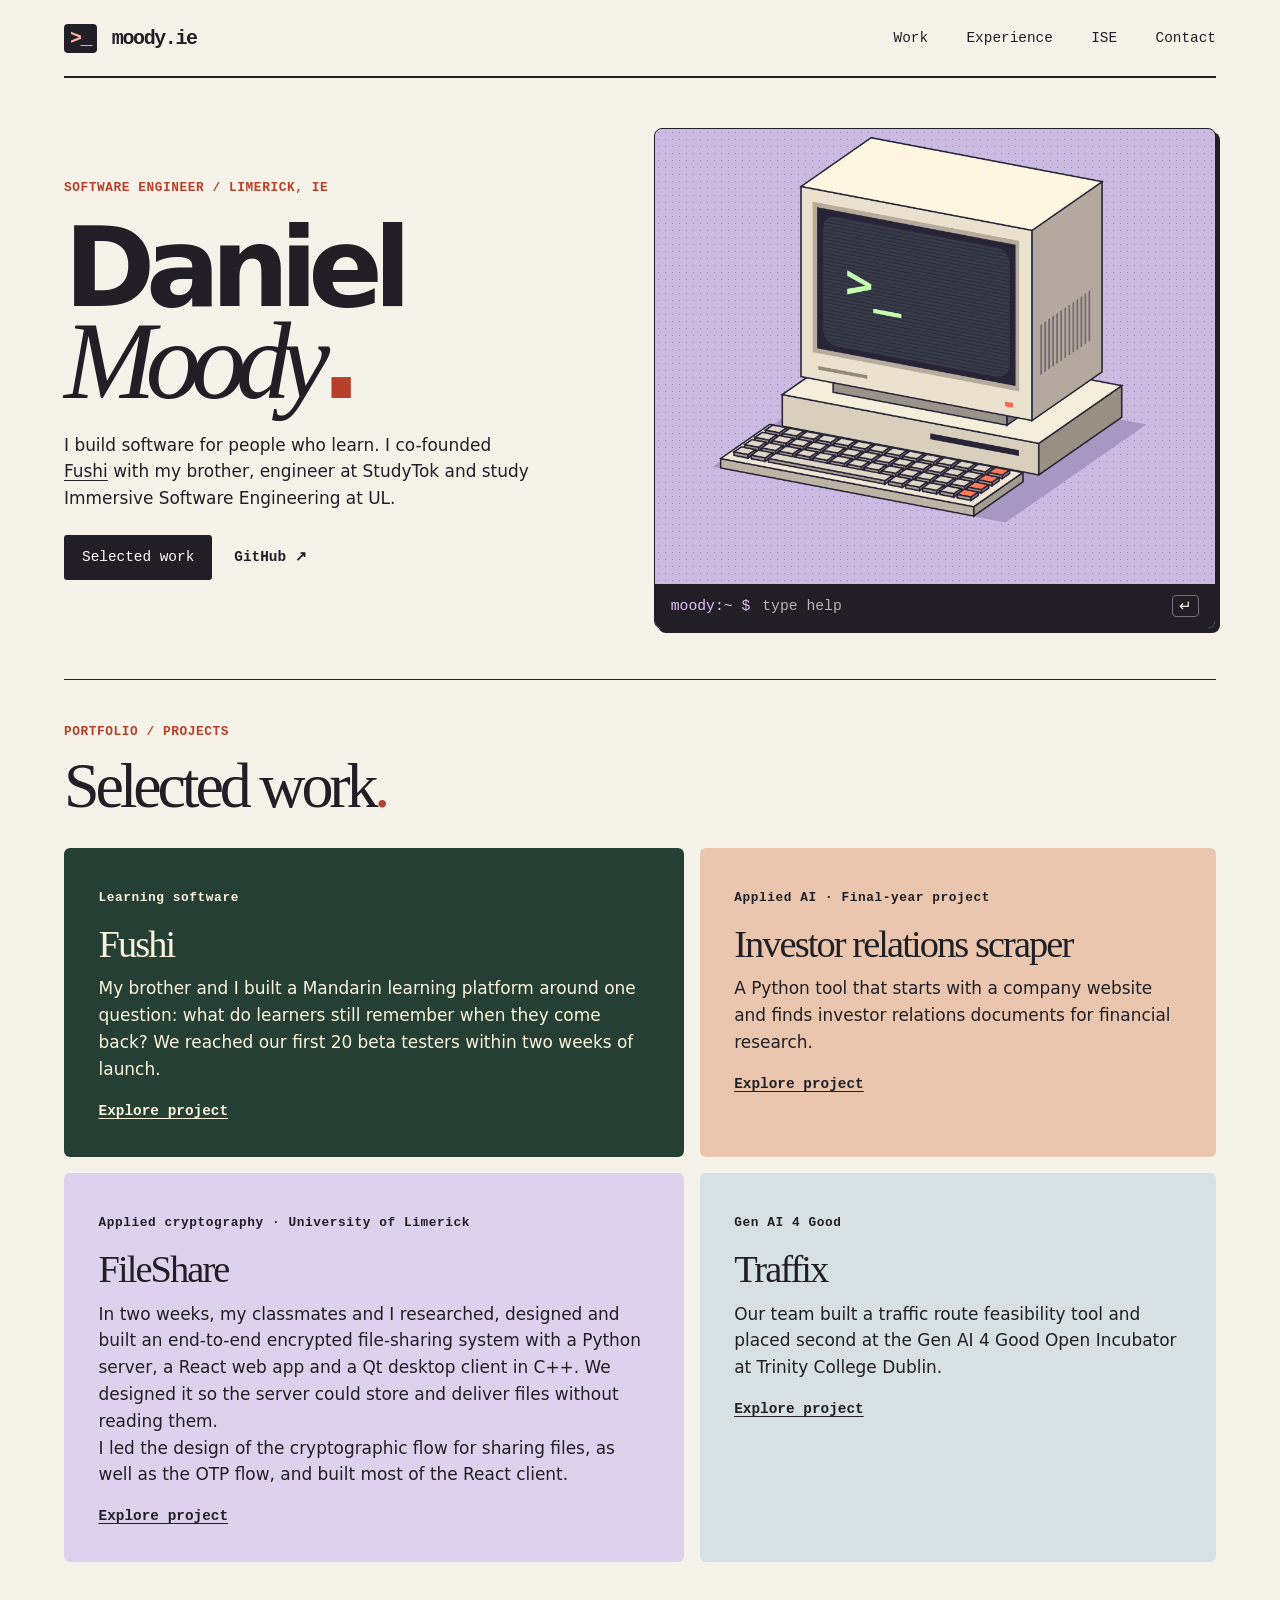
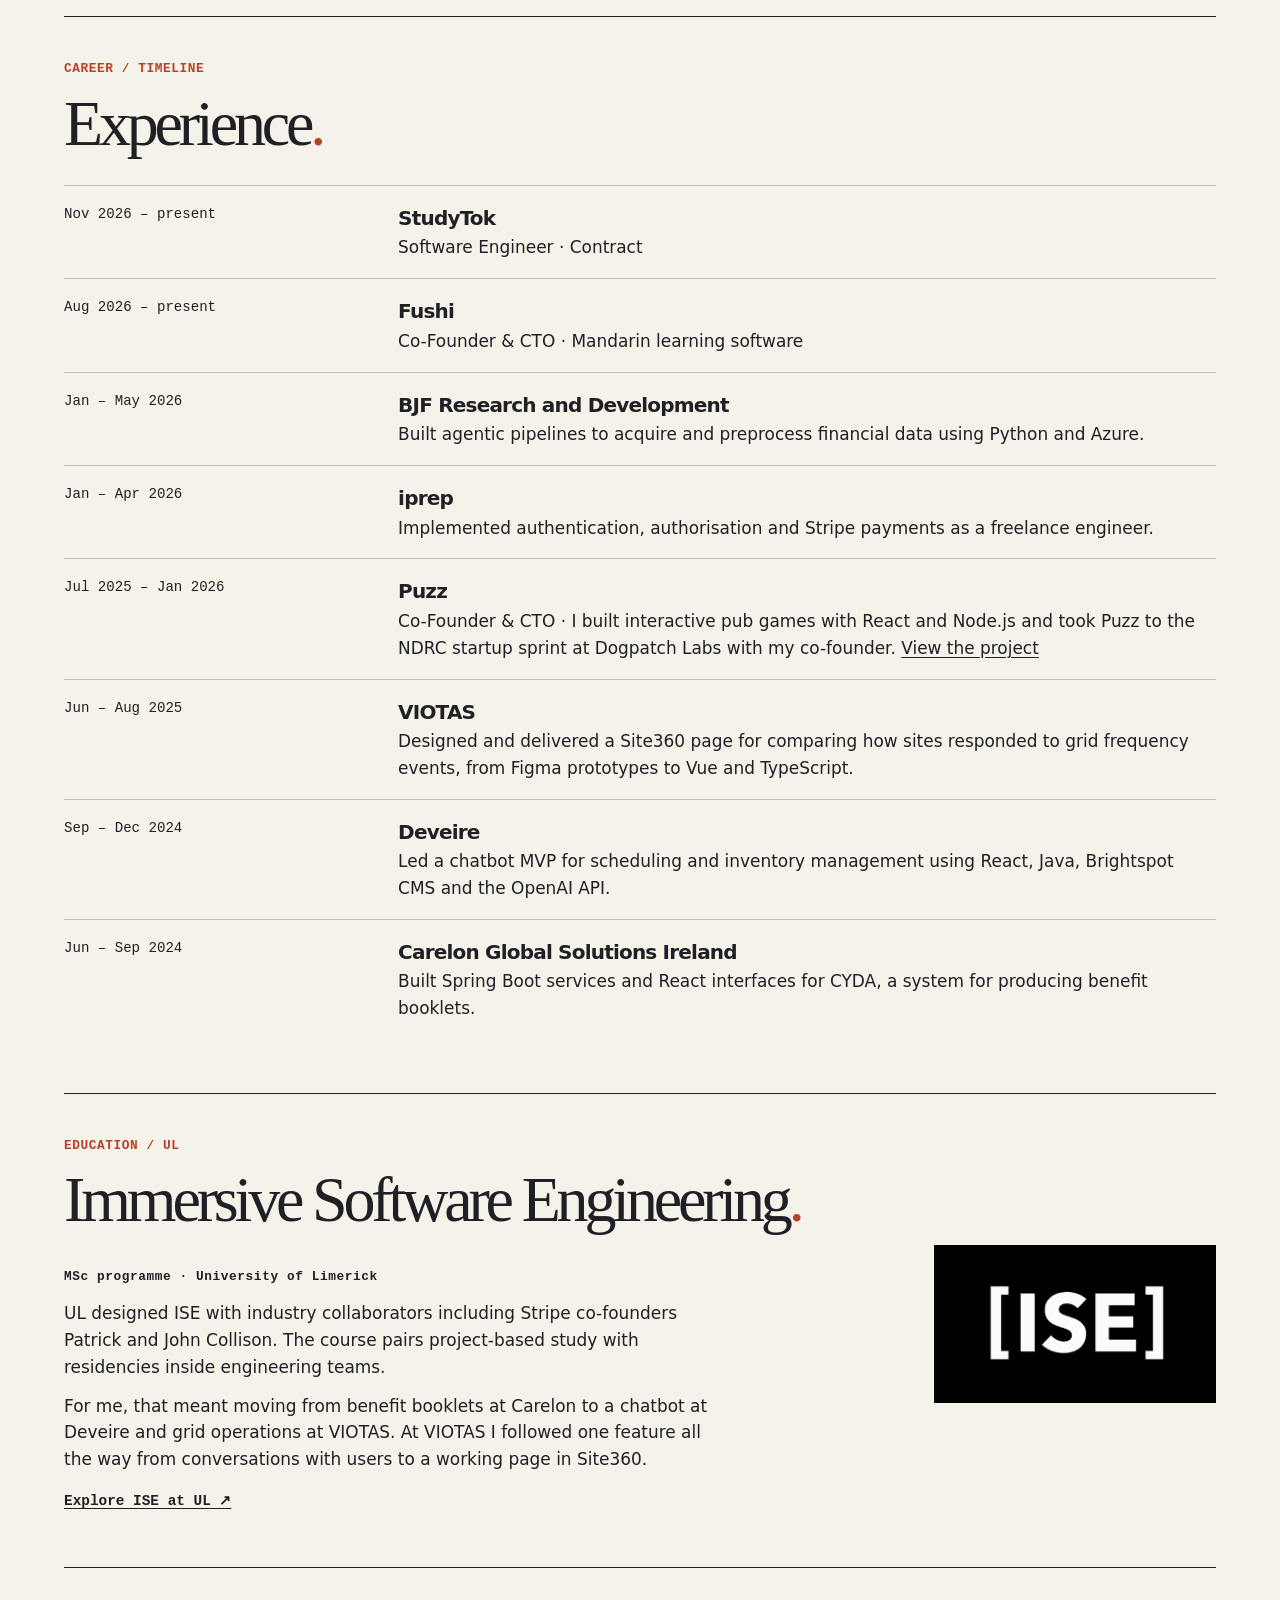
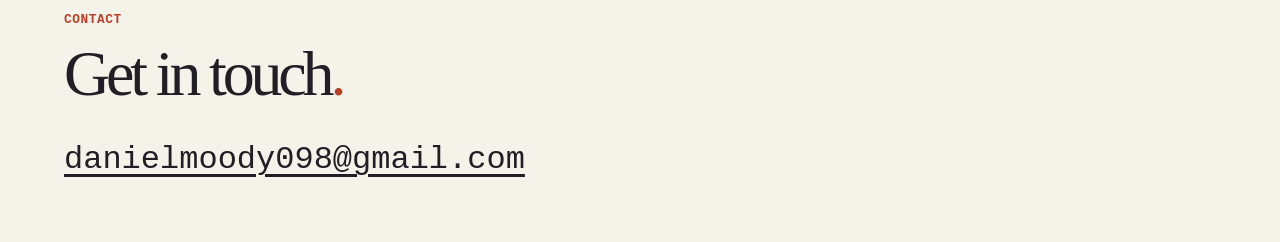
==== commit 6fb56219: "add a much nicer styling and s0me c0ntent f0r my different projects" ====
--- a/index.html
+++ b/index.html
@@ -7,25 +7,34 @@
 <link rel="icon" href="logo.png"><link rel="stylesheet" href="style.css"><script defer src="terminal.js"></script>
 </head>
 <body id="top">
-<header><a class="brand" href="#top"><b aria-hidden="true">&gt;_</b> moody.dev</a><nav aria-label="Main navigation"><a href="#work">Work</a><a href="#experience">Experience</a><a href="#ise">ISE</a><a href="#contact">Contact</a></nav></header>
+<header><a class="brand" href="#top"><b aria-hidden="true">&gt;_</b> moody.ie</a><nav aria-label="Main navigation"><a href="#work">Work</a><a href="#experience">Experience</a><a href="#ise">ISE</a><a href="#contact">Contact</a></nav></header>
 <main>
-<section class="hero"><div><div class="path"><i></i> ~/profile</div><h1>Daniel<br>Moody<span>_</span></h1><p class="role">Software engineer &amp; co-founder.</p><p>I’m based in Limerick, building Fushi with my brother, working at StudyTok and studying Immersive Software Engineering at UL.</p><a class="button" href="#work">Explore my work</a> <a class="plain" href="https://github.com/MrMoody098">GitHub</a></div>
-<div class="terminal"><div class="bar"><span>moody@limerick</span><span>~/portfolio</span></div><div class="screen"><div><em>❯</em> terrain --wireframe</div><pre id="terrain" aria-hidden="true">TERRAIN</pre><div class="hint">Type help for commands.</div><output id="response" aria-live="polite"></output><form><label for="cmd">❯</label><input id="cmd" aria-label="Portfolio command" autocomplete="off" autocapitalize="off" spellcheck="false" placeholder="enter command…"><button aria-label="Run command">↵</button></form></div></div>
+<section class="hero">
+<div class="intro"><div class="path">Software engineer / Limerick, IE</div><h1>Daniel<br><em>Moody</em><span>.</span></h1>
+<p>I build software for people who learn. I co-founded <a href="https://fushi.ie">Fushi</a> with my brother, engineer at StudyTok and study Immersive Software Engineering at UL.</p>
+<div class="actions"><a class="button" href="#work">Selected work</a><a class="plain" href="https://github.com/MrMoody098">GitHub ↗</a></div></div>
+<div class="workstation"><canvas id="machine" width="960" height="780" role="img" aria-label="Isometric illustration of a vintage computer with a glowing command prompt"></canvas>
+<div class="shell"><form><label for="cmd">moody:~ $</label><input id="cmd" aria-label="Portfolio command. Type help for commands." autocomplete="off" autocapitalize="off" spellcheck="false" placeholder="type help"><button aria-label="Run command">↵</button></form><output id="response" aria-live="polite"></output></div></div>
 </section>
-<section id="work"><div class="path">~/work</div><h2>Selected projects<span>.</span></h2><div class="projects">
-<article class="feature"><small>Learning software</small><h3>Fushi</h3><p>My brother and I built a Mandarin learning platform around one question: what do learners still remember when they come back? We reached our first 20 beta testers within two weeks of launch.</p><a href="https://fushi.ie">Visit Fushi ↗</a></article>
-<article><small>Applied AI · Final-year project</small><h3>Investor relations scraper</h3><p>A Python tool that starts with a company website and finds investor relations documents for financial research.</p><a href="https://github.com/MrMoody098/FYP_LLM_IR_DOCUMENT_SCRAPER">Read the source ↗</a></article>
-<article><small>Social games</small><h3>Puzz</h3><p>I co-founded Puzz and built React and Node.js games for groups playing together in pubs. We took the idea to the NDRC startup sprint at Dogpatch Labs.</p><a href="https://github.com/MrMoody098/Puzzz">View repository ↗</a></article>
-<article><small>Gen AI 4 Good</small><h3>Traffix</h3><p>Our team built a traffic route feasibility tool and placed second at the Gen AI 4 Good Open Incubator at Trinity College Dublin.</p></article></div></section>
-<section id="experience"><div class="path">~/experience</div><h2>Engineering log<span>.</span></h2>
+<section id="work"><div class="path">Portfolio / Projects</div><h2>Selected work<span>.</span></h2><div class="projects">
+<article class="feature"><small>Learning software</small><h3>Fushi</h3><p>My brother and I built a Mandarin learning platform around one question: what do learners still remember when they come back? We reached our first 20 beta testers within two weeks of launch.</p><a href="fushi.html">Explore project</a></article>
+<article><small>Applied AI · Final-year project</small><h3>Investor relations scraper</h3><p>A Python tool that starts with a company website and finds investor relations documents for financial research.</p><a href="ir-scraper.html">Explore project</a></article>
+<article><small>Applied cryptography · University of Limerick</small><h3>FileShare</h3><p>In two weeks, my classmates and I researched, designed and built an end-to-end encrypted file-sharing system with a Python server, a React web app and a Qt desktop client in C++. We designed it so the server could store and deliver files without reading them.</p><p>I led the design of the cryptographic flow for sharing files, as well as the OTP flow, and built most of the React client.</p><a href="fileshare.html">Explore project</a></article>
+<article><small>Gen AI 4 Good</small><h3>Traffix</h3><p>Our team built a traffic route feasibility tool and placed second at the Gen AI 4 Good Open Incubator at Trinity College Dublin.</p><a href="traffix.html">Explore project</a></article></div></section>
+<section id="experience"><div class="path">Career / Timeline</div><h2>Experience<span>.</span></h2>
 <dl>
 <dt>Nov 2026 – present</dt><dd><h3>StudyTok</h3>Software Engineer · Contract</dd>
 <dt>Aug 2026 – present</dt><dd><h3>Fushi</h3>Co-Founder &amp; CTO · Mandarin learning software</dd>
 <dt>Jan – May 2026</dt><dd><h3>BJF Research and Development</h3>Built agentic pipelines to acquire and preprocess financial data using Python and Azure.</dd>
 <dt>Jan – Apr 2026</dt><dd><h3>iprep</h3>Implemented authentication, authorisation and Stripe payments as a freelance engineer.</dd>
+<dt>Jul 2025 – Jan 2026</dt><dd><h3>Puzz</h3>Co-Founder &amp; CTO · I built interactive pub games with React and Node.js and took Puzz to the NDRC startup sprint at Dogpatch Labs with my co-founder. <a href="https://github.com/MrMoody098/Puzzz">View the project</a></dd>
 <dt>Jun – Aug 2025</dt><dd><h3>VIOTAS</h3>Designed and delivered a Site360 page for comparing how sites responded to grid frequency events, from Figma prototypes to Vue and TypeScript.</dd>
 <dt>Sep – Dec 2024</dt><dd><h3>Deveire</h3>Led a chatbot MVP for scheduling and inventory management using React, Java, Brightspot CMS and the OpenAI API.</dd>
 <dt>Jun – Sep 2024</dt><dd><h3>Carelon Global Solutions Ireland</h3>Built Spring Boot services and React interfaces for CYDA, a system for producing benefit booklets.</dd></dl></section>
-<section id="ise"><div class="path">~/education</div><h2>Immersive Software Engineering<span>.</span></h2><div class="reading"><small>MSc programme · University of Limerick</small><p>UL designed ISE with industry collaborators including Stripe co-founders Patrick and John Collison. The course pairs project-based study with residencies inside engineering teams.</p><p>For me, that meant moving from benefit booklets at Carelon to a chatbot at Deveire and grid operations at VIOTAS. At VIOTAS I followed one feature all the way from conversations with users to a working page in Site360.</p><a href="https://www.ul.ie/study/undergraduate/immersive-software-engineering-bsc-or-msc">Explore ISE at UL ↗</a></div></section>
-<footer id="contact"><div class="path">~/contact</div><h2>Get in touch<span>.</span></h2><a href="mailto:danielmoody098@gmail.com">danielmoody098@gmail.com</a></footer>
+<section id="ise">
+<div class="path">Education / UL</div>
+<h2>Immersive Software Engineering<span>.</span></h2>
+<img class="ise-logo" src="media/ise-logo.png" width="597" height="335" alt="ISE logo">
+<div class="reading"><small>MSc programme · University of Limerick</small><p>UL designed ISE with industry collaborators including Stripe co-founders Patrick and John Collison. The course pairs project-based study with residencies inside engineering teams.</p><p>For me, that meant moving from benefit booklets at Carelon to a chatbot at Deveire and grid operations at VIOTAS. At VIOTAS I followed one feature all the way from conversations with users to a working page in Site360.</p><a href="https://software-engineering.ie/course/">Explore ISE at UL ↗</a></div></section>
+<footer id="contact"><div class="path">Contact</div><h2>Get in touch<span>.</span></h2><a href="mailto:danielmoody098@gmail.com">danielmoody098@gmail.com</a></footer>
 </main></body></html>
--- a/style.css
+++ b/style.css
@@ -1,2 +1,78 @@
-:root{color-scheme:dark;--bg:#101211;--ink:#eff1e9;--mint:#b8fa79;--line:#363c35;--muted:#afb7ac;--mono:"JetBrains Mono",ui-monospace,monospace}
-*{box-sizing:border-box}body{margin:0;background:var(--bg);color:var(--ink);font:1.05rem/1.6 system-ui,sans-serif}main,header{max-width:1232px;margin:auto;padding:0 clamp(20px,5vw,72px)}header{display:flex;align-items:center;justify-content:space-between;min-height:78px;border-bottom:1px solid var(--line)}a{color:inherit;text-underline-offset:5px}a:hover{color:var(--mint)}a:focus-visible,input:focus-visible,button:focus-visible{outline:2px solid var(--mint);outline-offset:4px}.brand,nav a,.button,.plain{text-decoration:none}.brand{font:700 1.12rem var(--mono)}.brand b{background:var(--mint);color:var(--bg);padding:4px 6px;margin-right:5px}nav{display:flex;gap:clamp(12px,3vw,36px);font:.875rem var(--mono)}.hero{display:grid;grid-template-columns:1.04fr 1fr;align-items:center;gap:6%;padding:clamp(54px,7vw,104px) 0}.path,small,.bar,.hint,dt,.button,.plain,article a,.reading a,footer a{font-family:var(--mono)}.path,small,.bar,.hint,dt{font-size:.85rem}.path,em,h1 span,h2 span,label{color:var(--mint)}.path i{display:inline-block;width:8px;height:8px;background:var(--mint);margin-right:7px}h1,h2,h3,p{margin:0}h1{font-size:clamp(4.6rem,7.8vw,7.2rem);line-height:.88;letter-spacing:-.075em;margin:22px 0 26px}.role{font-size:1.25rem;font-weight:600;color:var(--ink)}p,dd{color:var(--muted)}.hero p+p{margin:8px 0 25px;max-width:42ch}.button,.plain{display:inline-block;font-size:.875rem;padding:10px 16px}.button{background:var(--mint);color:#15200e;font-weight:bold}.button:hover{background:#d5ffaa;color:#15200e}.plain{text-decoration:underline}.terminal{background:#131914;border:1px solid #414c3e;box-shadow:7px 7px 0 #202620;min-width:0;font: .875rem/1.5 var(--mono)}.bar{display:flex;justify-content:space-between;background:#20261f;color:#c0c8ba;padding:10px 16px;border-bottom:1px solid var(--line)}.screen{padding:20px}.screen em{font-style:normal}.screen pre{color:var(--mint);font:clamp(6px,1.04vw,14px)/1 var(--mono);text-align:center;overflow:hidden;margin:22px 0;text-shadow:0 0 9px #94ff5d66}.hint,small,dt{color:var(--muted)}form{display:flex;align-items:center;gap:8px;border-top:1px dashed var(--line);margin-top:12px;padding-top:10px}input,button{font:inherit;color:var(--ink);background:transparent;border:0}input{width:100%;min-width:0}button{cursor:pointer;color:var(--mint)}output{display:block;color:var(--mint)}section:not(.hero),footer{border-top:1px solid var(--line);padding:52px 0 60px}h2{font-size:clamp(2.15rem,4vw,3.5rem);line-height:1.1;letter-spacing:-.06em;margin:10px 0 30px}.projects{display:grid;grid-template-columns:1fr 1fr;border:1px solid var(--line);gap:1px;background:var(--line)}article{background:var(--bg);padding:clamp(22px,3vw,38px)}article.feature{background:#1b2219}h3{font-size:1.5rem;letter-spacing:-.04em;line-height:1.25;margin:9px 0}article a,.reading a{display:inline-block;font-size:.875rem;color:var(--mint);margin-top:16px}dl{display:grid;grid-template-columns:minmax(185px,32%) 1fr;margin:0}dt,dd{padding:20px 0;border-top:1px solid var(--line);margin:0}dd h3{color:var(--ink);margin:0 0 4px}.reading{max-width:68ch}.reading p{margin-top:12px}@media(max-width:740px){.hero,.projects{grid-template-columns:1fr}.hero{gap:38px}.screen pre{font-size:clamp(7px,2.2vw,14px)}header{flex-wrap:wrap;gap:12px;padding-block:15px}dl{display:block}dt{padding-bottom:0}dd{border:0;padding-top:5px}}@media(max-width:430px){header{align-items:flex-start;flex-direction:column}nav{width:100%;justify-content:space-between}}
+:root{--paper:#f5f2e9;--ink:#211f25;--red:#b83f29;--rule:#c3bfb6;--mono:"IBM Plex Mono",ui-monospace,monospace}
+*{box-sizing:border-box}body{margin:0;background:var(--paper);color:var(--ink);font:1.06rem/1.58 system-ui,sans-serif}header,main{width:min(90%,1280px);margin:auto}header{min-height:78px;border-bottom:2px solid;display:flex;align-items:center;justify-content:space-between}a{color:inherit;text-underline-offset:.2em}a:hover{color:var(--red)}:focus-visible{outline:3px solid #876cc4;outline-offset:4px}.brand,nav a,.button,.plain{text-decoration:none}.brand{font:bold 1.25rem var(--mono);letter-spacing:-.07em}.brand b{display:inline-block;background:var(--ink);color:#f8b49e;border-radius:4px;padding:3px 6px;margin-right:4px}nav{display:flex;gap:clamp(12px,3vw,44px);font:.9rem var(--mono)}.hero{display:grid;grid-template-columns:1fr 1.08fr;gap:6%;align-items:center;padding:50px 0}.path,small,dt,.actions,article a,.reading a,footer a{font-family:var(--mono)}.path,small{font-size:.8rem;font-weight:600;letter-spacing:.045em}.path{text-transform:uppercase;color:var(--red)}h1,h2,h3,p{margin:0}h1{font:600 clamp(5rem,8.6vw,8.3rem)/.84 system-ui,sans-serif;letter-spacing:-.085em;margin:24px 0}h1 em{font-family:Georgia,serif;font-weight:400;letter-spacing:-.09em}h1 span,h2 span{color:var(--red)}.intro p{max-width:44ch}.actions{display:flex;align-items:center;gap:22px;margin-top:23px;font-size:.9rem}.button{background:var(--ink);color:white;padding:11px 18px;border-radius:3px}.button:hover{background:var(--red);color:white}.plain,article a,.reading a{font-weight:600}.workstation{background-color:#cbbbe3;background-image:radial-gradient(#998aa5 .7px,transparent .9px);background-size:7px 7px;border:1.5px solid var(--ink);border-radius:8px;overflow:hidden;box-shadow:4px 4px var(--ink)}canvas{display:block;width:100%;height:auto}.shell{background:var(--ink);color:#f4efe8;padding:11px 16px;font:.92rem var(--mono)}form{display:flex;align-items:center;gap:10px}label{color:#e1c2fa;white-space:nowrap}input,button{background:transparent;border:0;color:inherit;font:inherit}input{min-width:0;width:100%}input::placeholder{color:#b9b1be}button{cursor:pointer;border:1px solid #77717f;border-radius:4px}output:not(:empty){display:block;margin-top:8px}section:not(.hero),footer{padding:42px 0 54px;border-top:1px solid var(--ink)}h2{font:normal clamp(2.6rem,5vw,4.8rem)/1.05 Georgia,serif;letter-spacing:-.065em;margin:10px 0 28px}.projects{display:grid;grid-template-columns:1.2fr 1fr;gap:16px}article{padding:clamp(21px,2.7vw,38px);background:#e9e6dc;border-radius:6px}article.feature{background:#253f34;color:#faf4de}article:nth-child(2){background:#e9c6ad}article:nth-child(3){background:#ded1ed}article:nth-child(4){background:#d6e0e5}article h3{font:normal clamp(1.8rem,3vw,3rem)/1.08 Georgia,serif;letter-spacing:-.05em;margin:15px 0 10px}article p,.reading{max-width:62ch}article a,.reading a{display:inline-block;margin-top:17px;font-size:.9rem}.feature a:hover{color:#d7ebad}dl{display:grid;grid-template-columns:minmax(190px,29%) 1fr;margin:0}dt,dd{border-top:1px solid var(--rule);padding:17px 0;margin:0}dt{font-size:.88rem}dd h3{font-size:1.25rem;letter-spacing:-.04em}.reading p{margin-top:12px}footer a{font-size:clamp(1rem,3vw,2rem)}@media(max-width:740px){.hero{grid-template-columns:1fr;gap:28px;padding:36px 0}.workstation{max-width:540px;width:100%}.projects{grid-template-columns:1fr}header{min-height:64px;flex-wrap:wrap;gap:12px;padding-block:12px}nav{gap:13px;font-size:.8rem}dl{display:block}dt{padding-bottom:2px}dd{border:0;padding-top:0}h1 br{display:none}h1 em:before{content:" "}h1{font-size:clamp(3rem,10.6vw,5rem);margin:18px 0}.hero canvas{width:80%;margin:auto}}@media(max-width:390px){header{align-items:flex-start;flex-direction:column}}
+
+.case { max-width: 920px; padding-block: 34px 70px; }
+.case > a, .case figcaption, .case .resource { font: .9rem/1.5 var(--mono); }
+.case .path { margin-top: 38px; }
+.case h1 { font-size: clamp(3.3rem, 8vw, 6.8rem); line-height: 1; }
+.case .lead { font-size: clamp(1.25rem, 2vw, 1.6rem); max-width: 46ch; }
+.case .resource { margin: 18px 0 36px; }
+.case h2 { margin: 42px 0 16px; font-size: clamp(2rem, 4vw, 3.2rem); }
+.case p { max-width: 65ch; margin-bottom: 14px; }
+.case figure { margin: 32px 0; max-width: 680px; }
+.case img { width: 100%; height: auto; display: block; border-radius: 6px; }
+.case figcaption { margin-top: 10px; }
+.case iframe { width: 100%; height: clamp(410px, 72vh, 740px); border: 1px solid var(--rule); border-radius: 6px; background: white; }
+
+.case .fileshare-recording { max-width: none; margin-bottom: 22px; }
+.fileshare-recording video { display: block; width: 100%; height: auto; background: #000; border-radius: 6px; }
+.fileshare-stills { display: grid; grid-template-columns: repeat(2, minmax(0, 1fr)); gap: 20px; }
+.case .fileshare-stills figure { margin: 0; }
+@media (max-width: 600px) { .fileshare-stills { grid-template-columns: 1fr; } }
+
+.diagram { margin-top: 20px; border: 1px solid var(--ink); border-radius: 8px; overflow: hidden; }
+.diagram-tools, .diagram-caption { display: flex; align-items: center; justify-content: space-between; gap: 10px; flex-wrap: wrap; padding: 12px 16px; }
+.diagram-tools { background: var(--ink); color: var(--paper); }
+.diagram-tools label { display: grid; gap: 3px; font: .8rem var(--mono); }
+.diagram-tools select, .diagram-zoom button { font: .9rem var(--mono); border-radius: 4px; padding: 7px; border: 1px solid #938c97; background: var(--ink); color: var(--paper); }
+.diagram-zoom { display: flex; align-items: center; gap: 5px; }
+.diagram-zoom button { cursor: pointer; min-width: 34px; }
+.diagram-zoom output { min-width: 5ch; text-align: center; font: .85rem var(--mono); }
+.diagram-zoom button:disabled { opacity: .45; }
+#diagram-view { height: clamp(380px, 75vh, 920px); overflow: auto; background: white; cursor: grab; overscroll-behavior: contain; }
+#diagram-view.dragging { cursor: grabbing; }
+#diagram-view:focus-visible { outline-offset: -3px; }
+.case #diagram-image { display: block; max-width: none; border-radius: 0; user-select: none; pointer-events: none; }
+.diagram-caption { font: .82rem var(--mono); border-top: 1px solid var(--rule); }
+
+.diagram { --board-width: min(96vw, 1600px); width: var(--board-width); margin-inline: calc((100% - var(--board-width)) / 2); }
+.diagram-zoom { flex-wrap: wrap; }
+.diagram:fullscreen, .diagram.expanded { display: flex; flex-direction: column; width: 100%; height: 100%; margin: 0; border: 0; border-radius: 0; background: var(--paper); }
+.diagram.expanded { position: fixed; inset: 0; z-index: 20; }
+body:has(.diagram.expanded) { overflow: hidden; }
+.diagram:fullscreen #diagram-view, .diagram.expanded #diagram-view { flex: 1; min-height: 0; }
+.report-reader { overflow: hidden; border: 1px solid var(--ink); border-radius: 8px; }
+.report-bar { display: flex; align-items: center; flex-wrap: wrap; justify-content: space-between; gap: 10px; padding: 14px 18px; background: var(--ink); color: var(--paper); font: .9rem var(--mono); }
+.case .report-reader iframe { display: block; height: 82vh; border: 0; border-radius: 0; }
+
+#diagram-view, #report-view { touch-action: none; }
+#report-view { height: 78vh; overflow: auto; overscroll-behavior: contain; background: white; cursor: grab; }
+#report-view.dragging { cursor: grabbing; }
+.case #report-image { max-width: none; border-radius: 0; pointer-events: none; user-select: none; }
+.reader-controls:not([hidden]) { display: flex; flex-wrap: wrap; gap: 8px; align-items: center; padding: 10px 14px; border-bottom: 1px solid var(--rule); font: .9rem var(--mono); }
+.reader-controls label { color: var(--ink); }
+.reader-controls button, .reader-controls select { padding: 6px 9px; }
+.reader-controls button:disabled { opacity: .45; }
+
+/* Allow ordinary page scrolling while reserving pinch for the local viewers. */
+html.viewer-page, .viewer-page body { touch-action: pan-x pan-y; }
+.viewer-page button, .viewer-page select { touch-action: manipulation; }
+
+#ise {
+  display: grid;
+  grid-template-columns: minmax(0, 1fr) clamp(180px, 22vw, 290px);
+  grid-template-areas: "label logo" "title logo" "copy logo";
+  column-gap: clamp(28px, 6vw, 88px);
+}
+#ise .path { grid-area: label; }
+#ise h2 { grid-area: title; text-wrap: balance; }
+#ise .reading { grid-area: copy; }
+.ise-logo { grid-area: logo; align-self: center; justify-self: end; display: block; width: 100%; height: auto; }
+@media (max-width: 740px) {
+  #ise {
+    grid-template-columns: 1fr clamp(88px, 23vw, 136px);
+    grid-template-areas: "label logo" "title title" "copy copy";
+  }
+  #ise .path { align-self: center; }
+  #ise h2 { margin-top: 18px; }
+}
